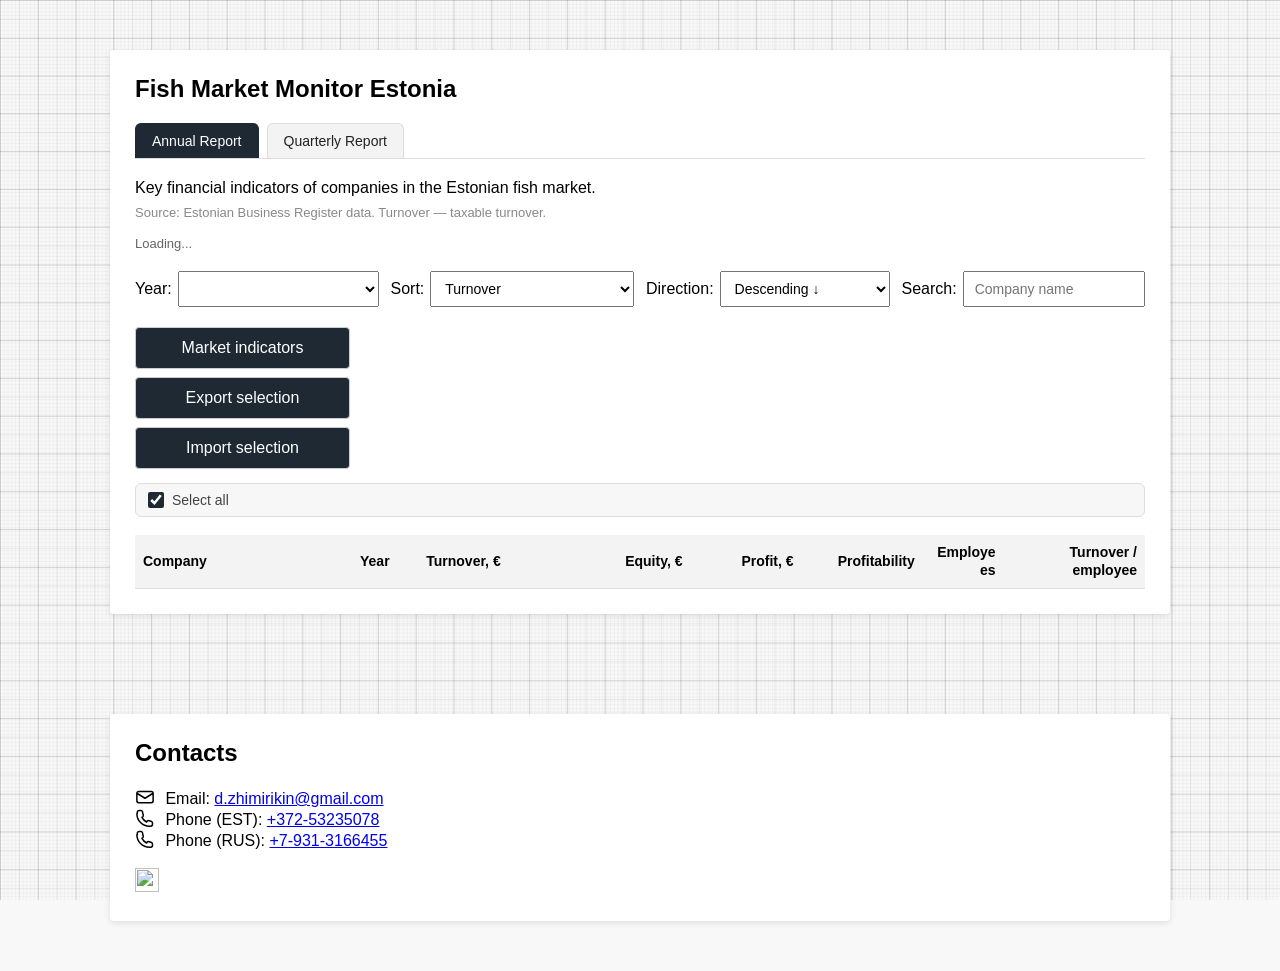
==== index.html @ eaf61ed0 "Add files via upload" ====
<!doctype html>
<html lang="en">
<head>
  <meta charset="utf-8">
  <meta name="viewport" content="width=device-width, initial-scale=1">
  <meta name="description" content="Independent financial monitor of the Estonian fish market.">
  <title>Fish Market Monitor Estonia</title>
  <link rel="stylesheet" href="style.css">
</head>
<body>
<!-- MARKET MONITOR -->
  <section
    id="market-monitor"
    data-status-companies="Companies"
    data-status-with-data="With data"
    data-status-period="Period"
    data-status-latest="Latest available"
    data-quarter-prefix="Q"
    data-load-error="Failed to load Market Monitor data."
    data-check-file="Please check the file"
    data-local-http="and make sure the page is running through a local HTTP server."
    data-quarterly-load-error="Failed to load quarterly data."
    data-quarterly-check-file="Please check the file companies_quarterly.json and make sure the page is running through a local HTTP server."

    data-summary-title="Market indicators"
    data-summary-indicator="Indicator"
    data-summary-market="Market"
    data-summary-companies="companies"
    data-summary-close="Close"

    data-summary-turnover="Turnover, €"
    data-summary-equity="Equity, €"
    data-summary-profit="Profit, €"
    data-summary-profitability="Profitability"
    data-summary-employees="Employees"
    data-summary-turnover-per-employee="Turnover / employee, €"
    data-summary-profit-per-employee="Profit / employee, €"

    data-summary-projected-turnover="Projected turnover, €"
    data-summary-state-taxes="State taxes, €"
    data-summary-labour-taxes="Labour taxes, €"
    data-summary-projected-productivity="Projected labour productivity, €"
    data-summary-productivity="Labour productivity, €"
    data-summary-average-wage="Average gross wage, €"

    data-summary-select-all="Select all"
    data-summary-deselect-all="Deselect all"

    data-csv-year="Year"
    data-csv-period="Period"
    data-csv-profitability="Profitability, %"
  >
  <div class="card">

    <h2>Fish Market Monitor Estonia</h2>

    <div class="market-monitor-tabs" role="tablist" aria-label="Report type">
      <button
        id="marketMonitorAnnualTab"
        class="market-monitor-tab active"
        type="button"
        role="tab"
        aria-selected="true"
        aria-controls="marketMonitorAnnual">
        Annual Report
      </button>

      <button
        id="marketMonitorQuarterlyTab"
        class="market-monitor-tab"
        type="button"
        role="tab"
        aria-selected="false"
        aria-controls="marketMonitorQuarterly">
        Quarterly Report
      </button>
    </div>

<!-- ANNUAL REPORT -->
    <div
      id="marketMonitorAnnual"
      class="market-monitor-report"
      role="tabpanel"
      aria-labelledby="marketMonitorAnnualTab">

      <p class="market-monitor-description">
        Key financial indicators of companies in the Estonian fish market.
      </p>

      <p class="quarterly-note">
        Source: Estonian Business Register data. Turnover — taxable turnover.
      </p>

      <div
        id="marketMonitorAnnualUpdated"
        class="market-monitor-updated"
        data-prefix="Updated">
      </div>

      <div id="status">
        Loading...
      </div>

      <div class="controls">

        <label>
          Year:
          <select id="year"></select>
        </label>

        <label>
          Sort:
          <select id="sort">
            <option value="turnover">Turnover</option>
            <option value="equity">Equity</option>
            <option value="profit">Profit</option>
            <option value="margin">Profitability</option>
            <option value="employees">Employees</option>
            <option value="turnoverPerEmployee">Turnover / employee</option>
            <option value="name">Name A–Z</option>
          </select>
        </label>

        <label>
          Direction:
          <select id="sortDirection">
            <option value="desc">Descending ↓</option>
            <option value="asc">Ascending ↑</option>
          </select>
        </label>

        <label>
          Search:
          <input
            id="search"
            type="search"
            placeholder="Company name"
          >
        </label>

      </div>

      <div class="market-summary-action">
        <button
          id="marketAnnualSummaryButton"
          class="cv-link"
          type="button">
          Market indicators
        </button>
      </div>

      <div class="market-selection-file-actions">
        <button
          id="marketAnnualExportSelection"
          class="cv-link market-selection-file-button"
          type="button">
          Export selection
        </button>

        <button
          id="marketAnnualImportSelection"
          class="cv-link market-selection-file-button"
          type="button">
          Import selection
        </button>

        <input
          id="marketAnnualImportSelectionFile"
          type="file"
          accept=".json,application/json"
          hidden>
      </div>

      <div id="marketAnnualSelection" class="market-selection-action">
        <div class="market-selection-topline">
          <label class="market-selection-label">
            <input id="marketAnnualSelectAll" type="checkbox" checked>
            <span id="marketAnnualSelectAllLabel">Select all</span>
          </label>
          <div class="market-selection-presets" role="group" aria-label="Company preset">
            <!--
            <button type="button" class="market-selection-preset" data-selection-preset="Al" aria-pressed="false">Al</button>
            <button type="button" class="market-selection-preset" data-selection-preset="Fe" aria-pressed="false">Fe</button>
            -->
          </div>
        </div>
      </div>

      <div class="table-wrap">

        <table>

          <thead>
            <tr>
              <th>Company</th>
              <th>Year</th>
              <th>Turnover, €</th>
              <th>Equity, €</th>
              <th>Profit, €</th>
              <th>Profitability</th>
              <th>Employees</th>
              <th>Turnover / employee</th>
            </tr>
          </thead>

          <tbody id="companiesBody"></tbody>

        </table>

      </div>
    </div>

    <!-- QUARTERLY REPORT -->
    <div
      id="marketMonitorQuarterly"
      class="market-monitor-report quarterly-report"
      role="tabpanel"
      aria-labelledby="marketMonitorQuarterlyTab"
      hidden>

      <p class="market-monitor-description">
        Quarterly indicators of companies in the Estonian fish market.
      </p>

      <p class="quarterly-note">
        Source: Estonian Tax and Customs Board (EMTA) and public Inforegister data.
        Turnover — taxable turnover.
      </p>


      <div
        id="marketMonitorQuarterlyUpdated"
        class="market-monitor-updated"
        data-prefix="Updated">
      </div>

      <div id="quarterlyStatus" class="market-monitor-quarterly-status">
        Loading...
      </div>

      <div class="quarterly-controls">

        <label>
          Year:
          <select id="quarterlyYear"></select>
        </label>

        <label>
          Quarter:
          <select id="quarterlyQuarter"></select>
        </label>

        <label>
          Sort:
          <select id="quarterlySort">
            <option value="taxableTurnover">Turnover</option>
            <option value="projectedTurnover">Projected turnover</option>
            <option value="stateTaxes">State taxes</option>
            <option value="labourTaxes">Labour taxes</option>
            <option value="employees">Employees</option>
            <option value="taxableTurnoverPerEmployee">Turnover / employee</option>
            <option value="projectedLabourProductivity">Projected labour productivity</option>
            <option value="labourProductivity">Labour productivity</option>
            <option value="profitPerEmployee">Profit / employee</option>
            <option value="averageGrossWage">Average gross wage</option>
            <option value="name">Name A–Z</option>
          </select>
        </label>

        <label>
          Direction:
          <select id="quarterlyDirection">
            <option value="desc">Descending ↓</option>
            <option value="asc">Ascending ↑</option>
          </select>
        </label>

        <label>
          Search:
          <input
            id="quarterlySearch"
            type="search"
            placeholder="Company name"
          >
        </label>

      </div>

      <div class="market-summary-action">
        <button
          id="marketQuarterlySummaryButton"
          class="cv-link"
          type="button">
          Market indicators
        </button>
      </div>

      <div class="market-selection-file-actions">
        <button
          id="marketQuarterlyExportSelection"
          class="cv-link market-selection-file-button"
          type="button">
          Export selection
        </button>

        <button
          id="marketQuarterlyImportSelection"
          class="cv-link market-selection-file-button"
          type="button">
          Import selection
        </button>

        <input
          id="marketQuarterlyImportSelectionFile"
          type="file"
          accept=".json,application/json"
          hidden>
      </div>

      <div id="marketQuarterlySelection" class="market-selection-action">
        <div class="market-selection-topline">
          <label class="market-selection-label">
            <input id="marketQuarterlySelectAll" type="checkbox" checked>
            <span id="marketQuarterlySelectAllLabel">Select all</span>
          </label>
          <div class="market-selection-presets" role="group" aria-label="Company preset">
            <!--
            <button type="button" class="market-selection-preset" data-selection-preset="Al" aria-pressed="false">Al</button>
            <button type="button" class="market-selection-preset" data-selection-preset="Fe" aria-pressed="false">Fe</button>
            -->
          </div>
        </div>
      </div>


      <div class="quarterly-table-wrap">

        <table class="quarterly-table">

          <thead>
            <tr>
              <th>Company</th>
              <th>Period</th>
              <th>Turnover, €</th>
              <th>Projected turnover, €</th>
              <th>State taxes, €</th>
              <th>Labour taxes, €</th>
              <th>Employees</th>
              <th>Turnover / employee, €</th>
              <th>Projected labour productivity, €</th>
              <th>Labour productivity, €</th>
              <th>Profit / employee, €</th>
              <th>Average gross wage, €</th>
            </tr>
          </thead>

          <tbody id="quarterlyBody"></tbody>

        </table>

      </div>
    </div>

  </div>
</section>

<!-- CONTACTS -->
<section id="contacts">
  <div class="card">
    <h2>Contacts</h2>

    <p>
      <!-- envelope -->
      <svg xmlns="http://www.w3.org/2000/svg" width="20" height="20" fill="none"
           viewBox="0 0 24 24" stroke="currentColor"
           style="vertical-align:-3px;margin-right:6px;">
        <path stroke-linecap="round" stroke-linejoin="round" stroke-width="1.8"
              d="M21.75 7.5v9a2.25 2.25 0 01-2.25 2.25h-15A2.25 2.25 0 012.25 16.5v-9m19.5 0L12 13.5 2.25 7.5m19.5 0A2.25 2.25 0 0019.5 5.25h-15A2.25 2.25 0 002.25 7.5"/>
      </svg>
      Email:
      <a href="mailto:d.zhimirikin@gmail.com">d.zhimirikin@gmail.com</a>
    </p>

    <p>
      <!-- phone -->
      <svg xmlns="http://www.w3.org/2000/svg" width="20" height="20" fill="none"
           viewBox="0 0 24 24" stroke="currentColor"
           style="vertical-align:-3px;margin-right:6px;">
        <path stroke-linecap="round" stroke-linejoin="round" stroke-width="1.8"
              d="M2.25 6.75c0 8.284 6.716 15 15 15h1.5a2.25 2.25 0 002.25-2.25l.001-1.372a2.25 2.25 0 00-1.636-2.163l-2.605-.744a2.25 2.25 0 00-2.318.761l-.574.766a12.042 12.042 0 01-5.516-5.516l.766-.574a2.25 2.25 0 00.761-2.318l-.744-2.605A2.25 2.25 0 006.372 3H5A2.25 2.25 0 002.75 5.25v1.5z"/>
      </svg>
      Phone (EST):
      <a href="tel:+37253235078">+372-53235078</a>
    </p>

    <p>
      <!-- phone -->
      <svg xmlns="http://www.w3.org/2000/svg" width="20" height="20" fill="none"
           viewBox="0 0 24 24" stroke="currentColor"
           style="vertical-align:-3px;margin-right:6px;">
        <path stroke-linecap="round" stroke-linejoin="round" stroke-width="1.8"
              d="M2.25 6.75c0 8.284 6.716 15 15 15h1.5a2.25 2.25 0 002.25-2.25l.001-1.372a2.25 2.25 0 00-1.636-2.163l-2.605-.744a2.25 2.25 0 00-2.318.761l-.574.766a12.042 12.042 0 01-5.516-5.516l.766-.574a2.25 2.25 0 00.761-2.318l-.744-2.605A2.25 2.25 0 006.372 3H5A2.25 2.25 0 002.75 5.25v1.5z"/>
      </svg>
      Phone (RUS):
      <a href="tel:+79313166455">+7-931-3166455</a>
    </p>

    <!-- увеличенный отступ перед LinkedIn -->
    <p style="margin-top:18px;">
      <a href="https://www.linkedin.com/in/dzhimirikin/" target="_blank" rel="noopener noreferrer">
        <img src="https://cdn.jsdelivr.net/npm/simple-icons@v9/icons/linkedin.svg"
             width="24" height="24" alt="">
      </a>
    </p>

  </div>
</section>
<script src="js/market-monitor.js" defer></script>
<script src="js/market-monitor-quarterly.js" defer></script>
<script src="js/market-monitor-tabs.js" defer></script>
</body>
</html>
---- style.css ----
/* ============================================================
   ROOT VARIABLES
============================================================ */
:root {
  --header-h: 66px; /* высота header */
  --menu-w: 230px;  /* ширина мобильного меню */
  --icon-size: 20px; /* размер иконок */
  --icon-gap: 8px;   /* отступ между иконкой и текстом */
}


/* ============================================================
   RADIO BUTTONS — GRAPHITE ACCENT
============================================================ */
input[type="radio"] {
  accent-color: #1f2933;
}

/* ============================================================
   GLOBAL RESET
============================================================ */
* {
  box-sizing: border-box;
  margin: 0;
  padding: 0;
  font-family: Arial, Helvetica, sans-serif;
}


/* ============================================================
   BODY BACKGROUND (GRID — softer version)
============================================================ */
body {
  background-color: #f8f8f8;

  background-image:
    /* 1 мм — тонкие */
    linear-gradient(to right, rgba(0,0,0,0.03) 1px, transparent 1px),
    linear-gradient(to bottom, rgba(0,0,0,0.03) 1px, transparent 1px),

    /* 5 мм — средние */
    linear-gradient(to right, rgba(0,0,0,0.06) 1px, transparent 1px),
    linear-gradient(to bottom, rgba(0,0,0,0.06) 1px, transparent 1px),

    /* 10 мм — основные */
    linear-gradient(to right, rgba(0,0,0,0.09) 1px, transparent 1px),
    linear-gradient(to bottom, rgba(0,0,0,0.09) 1px, transparent 1px);

  background-size:
    3.78px 3.78px, 3.78px 3.78px,
    18.9px 18.9px, 18.9px 18.9px,
    37.8px 37.8px, 37.8px 37.8px;

  background-attachment: fixed;
}


/* ============================================================
   UNIFIED BUTTON STYLE — 42px
============================================================ */
.cv-link,
.access-btn,
.password-entry button[type="submit"],
.carousel-controls button {
  display: flex;               /* flex для вертикального центрирования текста */
  align-items: center;         /* центр по вертикали */
  justify-content: center;     /* центр по горизонтали */
  height: 42px;                /* фиксированная высота */
  padding: 0 20px;             /* только горизонтальный padding */
  font-size: 16px;             /* размер текста */
  border-radius: 6px;          /* общий радиус */
  background: #1f2933;         /* основной фон */
  color: #fff;
  border: none;
  cursor: pointer;
  text-align: center;
  transition: background 0.25s ease;
}

.cv-link:hover,
.access-btn:hover,
.password-entry button[type="submit"]:hover,
.carousel-controls button:hover {
  background: #11171a;         /* hover фон */
}

/* ---------------- Show All / Show Filtered — disabled ----------------- */

button#showAllProjectsBtn:disabled {
    background: #cccccc;   /* светло-серый фон */
    color: #fff;           /* белый текст */
    cursor: default;       /* не кликабельная */
    opacity: 1;            /* полностью видимая */
    border: none;
}

/* Hover на disabled не меняет фон */
button#showAllProjectsBtn:disabled:hover {
    background: #cccccc;
}


/* ============================================================
   HEADER (FIXED)
============================================================ */
header {
  background: #1f2933;
  color: #fff;
  position: fixed;
  top: 0;
  left: 0;
  width: 100%;
  height: var(--header-h);
  z-index: 1000;
}

.header-inner {
  max-width: 1200px;
  margin: auto;
  padding: 15px 20px;
  height: 100%;
  display: flex;
  align-items: center;
  justify-content: space-between;
  position: relative;
}


/* ---------------- LOGO ---------------- */
.logo {
  font-weight: bold;
  font-size: 18px;
  cursor: pointer;
}

.logo:hover {
  text-decoration: underline;
}


/* ---------------- DESKTOP MENU ---------------- */
nav ul {
  list-style: none;
  display: flex;
  gap: 25px;
}

nav a {
  color: #fff;
  text-decoration: none;
  font-size: 14px;
  display: flex;
  align-items: center;
}

nav a:hover {
  text-decoration: underline;
}


/* ---------------- HEROICONS ---------------- */
.icon {
  width: var(--icon-size);
  height: var(--icon-size);
  margin-right: var(--icon-gap);
  vertical-align: middle;
  stroke: #fff;
  flex-shrink: 0;
  display: none;
}


/* ---------------- BURGER ICON ---------------- */
.burger {
  display: none;
  flex-direction: column;
  gap: 5px;
  cursor: pointer;
  z-index: 1100;
}

.burger div {
  width: 25px;
  height: 3px;
  background: #fff;
  transition: 0.3s;
}

.burger.active div:nth-child(1) {
  transform: translateY(8px) rotate(45deg);
}

.burger.active div:nth-child(2) {
  opacity: 0;
}

.burger.active div:nth-child(3) {
  transform: translateY(-8px) rotate(-45deg);
}


/* ============================================================
   MOBILE MENU
============================================================ */
@media (max-width: 768px) {

  #menu {
    position: fixed;
    top: var(--header-h);
    right: calc(-1 * var(--menu-w));
    width: var(--menu-w);
    padding: 16px;
    background: #1f2933;

    display: flex;
    flex-direction: column;
    gap: 14px;

    opacity: 0;
    pointer-events: none;
    transition: right 0.45s ease, opacity 0.45s ease;

    box-shadow: -3px 6px 14px rgba(0,0,0,0.28);
    z-index: 1050;
  }

  #menu.active {
    right: 0;
    opacity: 1;
    pointer-events: auto;
  }

  .burger {
    display: flex;
  }

  .icon {
    display: inline-block;
  }

  nav ul:not(#menu) {
    display: none;
  }
}


/* ============================================================
   HERO SECTION WITH PHOTO LEFT & TEXT RIGHT
============================================================ */

/* --- Переменные для десктопа --- */
:root {
  --hero-height: 300px;            /* высота блока HERO */
  --hero-photo-gap-top: 70px;      /* верхний отступ фото */
  --hero-photo-gap-bottom: 20px;   /* нижний отступ фото */
}

.hero {
  position: relative;
  overflow: hidden;
  min-height: var(--hero-height);
}

.hero::before {
  content: "";
  position: absolute;
  inset: 0;
  width: 100%;
  height: 100%;
  background: url("hero.jpg") center center no-repeat;
  background-size: cover;
  transform: scale(1);
  animation: heroZoom 8s ease-in-out infinite alternate;
  will-change: transform;
  z-index: -1;
}

.hero-overlay{
  position:absolute;
  inset:0;
  background:rgba(0,0,0,0.35);

  display:flex;
  justify-content:center;
}

.hero-inner {
  max-width: 1100px;
  margin: auto;

  padding-top: 50px;
  padding-bottom: 50px;
  padding-left: 20px;
  padding-right: 20px;

  display: flex;
  gap: 40px;
  color: #fff;
  align-items: flex-start;
}

/* Фото */
.hero-photo {
  flex:0 0 200px;
  width:200px;
  height:200px;
  object-fit:cover;
  border:2px solid rgba(255,255,255,0.6);
  border-radius:4px;
  background:#ccc;
  margin-top:var(--hero-photo-gap-top);
  margin-bottom:var(--hero-photo-gap-bottom);
}

/* Текст справа от фото */
.hero-text {
  margin-top: var(--hero-photo-gap-top); /* выравнивание по верхнему краю фото */
  flex: 1; /* занимает всё свободное место до правой границы */
}

.hero h1 {
  font-size: 28px;
  margin-bottom: 10px;
  white-space: nowrap;
  letter-spacing: -0.5px;
}

.hero p {
  max-width: none;
}

/* ---------------- TEXT ALIGNMENT ---------------- */

.hero-text p {
  text-align: justify;
  hyphens: auto;
}

.card p {
  text-align: justify;
  hyphens: auto;
}



/* Анимация фона */
@keyframes heroZoom {
  from { transform: scale(1) translate(0,0); }
  to { transform: scale(1.22) translate(-4%,-4%); }
}

/* ---------------- HERO MOBILE ---------------- */
@media (max-width: 768px) {
  .hero {
    min-height: 100vh;
    margin-top: 0;
  }

  .hero-overlay {
    flex-direction: column;
    padding: 40px 20px;
  }

  .hero-inner {
    flex-direction: column;
    text-align: center;
    align-items: center;
  }

  .hero::before {
    animation: heroZoom 10s ease-in-out infinite alternate;
  }

  .hero-photo,
  .hero-text {
    margin-top: initial;
    margin-bottom: initial;
  }
}

/* ---------------- REDUCED MOTION ---------------- */
@media (prefers-reduced-motion: reduce) {
  .hero::before {
    animation: none;
    transform: scale(1.08);
  }
}


/* ============================================================
   GLOBAL CONTAINER
============================================================ */

.container{
  max-width:1100px;
  margin:auto;
  padding:0 20px;
}


/* ============================================================
   SECTIONS (GENERAL)
============================================================ */
section {
  max-width: 1100px;
  margin: auto;
  padding: 50px 20px;
}

section h2 {
  margin-bottom: 20px;
}

section h3 {
  margin: 20px 0 10px;
}

.card {
  background: #fff;
  padding: 25px;
  border-radius: 4px;
  box-shadow: 0 2px 6px rgba(0,0,0,0.1);
}


/* ============================================================
   ABOUT SECTION (TEXT READABILITY)
============================================================ */

#about p {
  line-height: 1.55;
}

#about p + p {
  margin-top: 0.65em;
}


/* ============================================================
   HERO LINK STYLE
============================================================ */

/* языковые отступы */
html[lang="en"] {
  --hero-cv-gap: 60px;
}

html[lang="et"] {
  --hero-cv-gap: 60px;
}

html[lang="ru"] {
  --hero-cv-gap: 60px;
}

.hero-cv {
  display: inline-block;
  margin-top: var(--hero-cv-gap, 43px); /* регулируемый зазор */

  font: inherit;
  font-weight: bold;
  font-size: 18px;
  color: #fff;
  text-decoration: none;
}

/* общий hover как у логотипа */
.logo:hover,
.hero-cv:hover {
  text-decoration: underline;
}


/* ============================================================
   COMPANY WEBSITE BUTTON — только иконка и disabled
============================================================ */

/* disabled — как все .cv-link */
#companySiteBtn:disabled,
#companySiteBtn.disabled {
  background: #999;
  cursor: not-allowed;
  opacity: 0.5;
  pointer-events: none;
}

/* иконка глобуса слева от текста */
#companySiteBtn svg.icon-heroicon {
  width: 16px;
  height: 16px;
  margin-right: 6px;
  vertical-align: middle;
  stroke: currentColor;
}


/* ============================================================
   FILTER ROW (COMPANY + WEBSITE BUTTON)
============================================================ */

.company-row {
  display: flex;
  align-items: center;
  gap: 6px;
}

.company-row .combo-row {
  display: flex;
  align-items: center;
  gap: 6px;
}

/* обе кнопки сайтов */
.company-row .cv-link {
  flex-shrink: 0;
  margin-left: 6px;
}


/* ============================================================
   DESKTOP FILTER ALIGNMENT
============================================================ */

@media (min-width: 769px) {

  .company-row .cv-link {
    flex: 0 0 200px;
    justify-content: center;
  }

}


/* ============================================================
   MOBILE ADAPTATION (FILTERS)
============================================================ */
@media (max-width: 768px) {

  /* фильтр года растягиваем по ширине контейнера */
  .filter-item:first-child .combo-row {
    width: 100%;
  }

  .company-row {
    flex-direction: column;
    align-items: stretch;
    gap: 6px;
  }

  .company-row .combo-row {
    width: 100%;
  }

  .company-row #companySiteBtn,
  .company-row #profileSiteBtn {
    width: 100%;
    text-align: center;
    margin-left: 0;
    margin-top: 6px;
  }

}


/* ============================================================
   FILTER ALIGNMENT
============================================================ */
.filter-item .combo-row,
.company-row {
  justify-content: flex-start;
}


/* ============================================================
   COMPANY WEBSITE DROPDOWN
============================================================ */

.company-dropdown {
  position: relative;
  flex-shrink: 0;
}

.company-arrow {
  margin-left: 8px;
  font-size: 10px;
  transition: transform 0.22s ease;
}

.company-dropdown.open .company-arrow {
  transform: rotate(180deg);
}

.company-menu {
  position: absolute;

  top: calc(100% + 8px);
  left: 0;

  min-width: 240px;

  background: rgba(31,41,51,0.96);

  backdrop-filter: blur(10px);

  border-radius: 10px;

  overflow: hidden;

  opacity: 0;
  visibility: hidden;

  transform: translateY(-6px);

  transition:
    opacity 0.22s ease,
    transform 0.22s ease,
    visibility 0.22s ease;

  z-index: 5000;

  box-shadow:
    0 12px 30px rgba(0,0,0,0.22);
}

.company-dropdown.open .company-menu {
  opacity: 1;
  visibility: visible;
  transform: translateY(0);
}

.company-menu-item {
  display: block;

  width: 100%;

  padding: 14px 18px;

  border: 0;

  background: transparent;

  color: white;

  text-align: left;

  text-decoration: none;

  cursor: pointer;

  border-bottom:
    1px solid rgba(255,255,255,0.08);

  transition:
    background 0.18s ease;
}

.company-menu-item:last-child {
  border-bottom: none;
}

.company-menu-item:hover {
  background: rgba(255,255,255,0.08);
}



/* ============================================================
   SKILLS CATEGORY HEADERS
============================================================ */

#skills h3{
  display:flex;
  align-items:center;
  justify-content:center;
  gap:14px;

  margin:40px 0 20px;

  font-size:18px;
  font-weight:600;
  letter-spacing:.05em;
  text-transform:uppercase;
}

#skills h3::before,
#skills h3::after{
  content:"";
  flex:1;
  max-width:120px;   /* ограничивает длину линии */
  height:1px;
  background:#dcdcdc;
}


/* ============================================================
   SKILLS SECTION
============================================================ */

/* строка навыка */
.skill{
  display:flex;
  align-items:center;
  gap:15px;
  margin-bottom:14px;
}


/* название программы */
.skill-name{
  flex:0 0 200px;
}


/* контейнер бара */
.skill-bar{
  flex:1 1 auto;
  height:12px;
  background:#e5e5e5;
  border-radius:6px;
  overflow:hidden;
}


/* заполнение бара */
.skill-progress{
  height:100%;
  width:0;
  background:#2c3640;
  border-radius:6px;
  transition:width 1.2s ease;
}


/* процент */
.skill-percent{
  flex:0 0 40px;
  text-align:right;
}

/* ============================================================
      SKILLS MOBILE
============================================================ */

@media (max-width:768px){

  .skill{
    display:grid;
    grid-template-columns:1fr auto;
    grid-template-rows:auto auto;
    gap:6px 10px;
  }

  .skill-name{
    grid-column:1;
    grid-row:1;
  }

  .skill-percent{
    grid-column:2;
    grid-row:1;
    text-align:right;
  }

  .skill-bar{
    grid-column:1 / span 2;
    grid-row:2;
    width:100%;
    height:10px;
  }

}


/* ============================================================
   PUBLICATIONS
============================================================ */
.publications-list {
  list-style: none;
  padding: 0;
  margin: 0;
}

.publications-list li {
  margin-bottom: 12px;
}

.publications-list li:last-child {
  margin-bottom: 0;
}

.publications-list a {
  display: inline-block;
  box-sizing: border-box;
  width: 215px;
  max-width: 100%;
  padding: 10px 15px;
  background: #1f2933;
  color: #fff;
  text-decoration: none;
  border-radius: 4px;
  font-size: 16px;
  text-align: center;
  transition: background 0.3s;
}

.publications-list a:hover {
  background: #11171a;
}

/* ---------------- PUBLICATIONS MOBILE ---------------- */
@media (max-width: 480px) {
  .publications-list a {
    display: block;
    width: 100%;
    text-align: center;
    margin-bottom: 10px;
  }

  .publications-list a:last-child {
    margin-bottom: 0;
  }
}


/* ============================================================
   FOOTER
============================================================ */
footer {
  background: #1f2933;
  color: #fff;
  text-align: center;
  padding: 25px;
  font-size: 14px;

  position: fixed;
  bottom: 0;
  left: 0;
  width: 100%;
  z-index: 900;
  margin-top: 0;
}

/* ---------------- FOOTER MOBILE ---------------- */
@media (max-width: 768px) {

  footer {
    position: static;
    width: 100%;
    margin-top: 40px;
  }
}


/* ============================================================
   LANGUAGE MENU
============================================================ */
.lang {
  font-size: 13px;
  color: #ccc;
}

.lang a {
  text-decoration: none;
  color: #ccc;
}

.lang a:hover {
  color: #fff;
}

.lang strong {
  color: #fff;
  font-weight: normal;
}


/* ============================================================
   PROJECTS — SHOW CARDS
============================================================ */

.project-cards-toggle {
  margin: 4px 0 18px;
  padding: 8px 12px;

  border: 1px solid #ddd;
  border-radius: 6px;

  background: #f7f7f7;
}

.project-cards-toggle label {
  display: flex;
  align-items: center;
  gap: 8px;

  width: fit-content;

  font-size: 14px;
  color: #444;
  cursor: pointer;
  user-select: none;
  font-weight: 500;
}

.project-cards-toggle input {
  width: 16px;
  height: 16px;
  margin: 0;

  accent-color: #1f2933;
  cursor: pointer;
}

/* ============================================================
   PROJECT FILTER COMBO — UNIFIED & RESPONSIVE
============================================================ */

/* ================== Контейнеры фильтров ================== */
.project-filter,
.filter-item {
  display: flex;
  flex-direction: column;
  gap: 12pt;
  margin-bottom: 0;
}

.filter-item {
  gap: 6px;
}

/* ================== Комбо + кнопка сброса ================== */
.combo-row {
  display: flex;
  align-items: center;
  gap: 6px;
}

.company-row {
  display: flex;
  align-items: center;
  gap: 6px;
}

/* Селекты внутри фильтров — светлый стиль Market Monitor */
.project-filter select.combo,
.company-row select.combo {
  flex: 0 0 auto;
  width: 220px;
  min-width: 140px;
  height: 42px;
  padding: 10px 20px;
  font-size: 16px;
  border-radius: 6px;
  border: 1px solid #c9cdd1;
  background-color: #fff;
  color: #1f2933;
  cursor: pointer;
  box-sizing: border-box;
  box-shadow: none;
  text-shadow: none;
  transition: border-color 0.18s ease;
}

.project-filter select.combo:hover,
.company-row select.combo:hover {
  background-color: #fff;
  border-color: #8b9299;
}

.project-filter select.combo:focus,
.company-row select.combo:focus {
  background-color: #fff;
  color: #1f2933;
  border-color: #1f2933;
  outline: none;
  box-shadow: none;
}

/* ================== Кнопка сброса ================== */
.combo-reset {
  width: 42px;
  height: 42px;
  flex: 0 0 auto;
  display: flex;
  justify-content: center;
  align-items: center;
  padding: 0;
  border-radius: 6px;
  background: #fff;
  color: #5f6670;
  border: 1px solid #c9cdd1;
  box-shadow: none;
  text-shadow: none;
  cursor: pointer;
  transition: border-color 0.18s ease, color 0.18s ease;
}

.combo-reset:hover {
  background: #fff;
  color: #1f2933;
  border-color: #8b9299;
}

.combo-reset:focus,
.combo-reset:active,
.combo-reset:focus-visible {
  background: #fff;
  color: #1f2933;
  border-color: #1f2933;
  outline: none;
  box-shadow: none;
}

.combo-reset svg {
  width: 16px;
  height: 16px;
  stroke: currentColor;
}

/* ================== Кнопка Company website / CV ================== */
.cv-link {
  height: 42px;
  padding: 0 12px;
  display: flex;
  align-items: center;
  gap: 6px;
  border-radius: 6px;
  border: 1px solid #ccc;
  background: #1f2933;
  color: #fff;
  cursor: pointer;
  transition: background 0.25s ease;
}

.cv-link:disabled,
.cv-link.disabled {
  opacity: 0.5;
  cursor: not-allowed;
  pointer-events: none;
  background: #999;
}

.cv-link:hover:not(:disabled):not(.disabled) {
  background: #11171a;
}

/* ================== Мобильные экраны (телефоны) ================== */
@media(max-width: 768px) {

  .project-filter {
    gap: 10pt;
  }

  /* строка select + reset */
  .combo-row{
    width:100%;
  }

  /* селект растягивается */
  .project-filter select.combo,
  .company-row select.combo {
    flex:1;
    width:100%;
    min-width:0;
    max-width:none;
    font-size:14px;
  }

  /* reset кнопка фиксированная */
  .combo-reset{
    flex:0 0 42px;
  }

  /* company filter */
  .company-row {
    flex-direction: column;
    align-items: stretch;
    gap: 6px;
  }

  .company-row .combo-row {
    width: 100%;
  }

  /* кнопки сайтов */
  #profileSiteBtn,
  #companySiteBtn {
    width:100%;
    text-align:center;
    margin-top:6px;
  }

}

/* ================== Планшеты ================== */
@media(min-width: 769px) and (max-width: 1024px) {
  .project-filter select.combo,
  .company-row select.combo {
    flex: 1;
    min-width: 140px;
    max-width: none;
    font-size: 15px;
  }
}

/* ================== Десктоп ================== */
@media(min-width: 1025px) {
  .project-filter select.combo,
  .company-row select.combo {
    max-width: 400px;
    font-size: 16px;
  }
}


/* ============================================================
   GALLERY (HORIZONTAL SCROLL)
============================================================ */
.gallery-wrapper {
  overflow-x: auto;
  padding-bottom: 10px;
  -webkit-overflow-scrolling: touch;
}

.gallery {
  display: flex;
  flex-wrap: nowrap;
  gap: 10px;
}

.gallery a {
  flex: 0 0 auto;
  display: block;
}

.gallery img {
  display: block;
  height: 180px;
  width: auto;
  object-fit: cover;
  border-radius: 6px;
  cursor: pointer;
  transition: transform 0.3s;
}

.gallery img:hover {
  transform: scale(1.05);
}


/* ---------------- GALLERY SCROLLBAR ---------------- */
.gallery-wrapper::-webkit-scrollbar {
  height: 8px;
}

.gallery-wrapper::-webkit-scrollbar-thumb {
  background-color: #aaa;
  border-radius: 4px;
}


/* ---------------- GALLERY MOBILE ---------------- */
@media (max-width:768px) {
  .gallery img {
    height: 140px;
  }
}

@media (max-width:480px) {
  .gallery img {
    height: 120px;
  }
}



/* ============================================================
   CV BUTTON
============================================================ */
#cv .cv-link {
  display: inline-block;
  width: 215px;
  box-sizing: border-box;
  padding: 10px 20px;
  background: #1f2933;
  color: #fff;
  text-decoration: none;
  border-radius: 4px;
  font-size: 16px;
  transition: background 0.3s;
  text-align: center;
  margin-top: 12px;
}

#cv .cv-link:hover {
  background: #11171a;
}

#cv .cv-link.disabled,
#cv .cv-link:disabled {
  background: #999;
  cursor: not-allowed;
  opacity: 0.5;
  pointer-events: none;
}

#cv .cv-link.history::after {
  content: " ↗";
  font-size: 14px;
  margin-left: 6px;
  opacity: 0.85;
}

/* ---------------- CV MOBILE ---------------- */
@media (max-width: 480px) {
  #cv .cv-link {
    display: block;
    width: 100%;
    text-align: center;
    margin-top: 10px;
  }
}



/* ============================================================
   DRAWINGS SECTION
============================================================ */
#drawings .card {
  padding: 25px 25px 5px 25px;
  background: #fff;
  border-radius: 6px;
  box-shadow: 0 2px 8px rgba(0,0,0,0.12);
}

/* ---------------- DRAWINGS LINKS ---------------- */
.drawing-links {
  margin-top: 10px;
  display: flex;
  flex-wrap: wrap;
  gap: 10px;
}

.drawing-links .cv-link {
  flex: 1;
  text-align: center;
  min-width: 150px;
  display: inline-block;
  padding: 10px 20px;
  background: #1f2933;
  color: #fff;
  text-decoration: none;
  border-radius: 6px;
  transition: background 0.25s;
  font-size: 16px;
}

/* ---------------- REQUEST ACCESS BUTTON ---------------- */
#drawings .access-btn {
  display: block;
  width: 215px;
  max-width: 100%;
  box-sizing: border-box;
  flex: none;
  text-align: center;
  padding: 10px 20px;
  background: #1f2933;
  color: #fff;
  text-decoration: none;
  border: none;
  border-radius: 6px;
  transition: background 0.25s;
  font-size: 16px;
  margin-bottom: 4px;
}

.drawing-links .cv-link:hover,
#drawings .access-btn:hover {
  background: #11171a;
}

/* Отступ после текста перед кнопкой Request Access */
#drawings p + .access-btn {
  margin-top: 12px;
}

/* ---------------- DRAWINGS MOBILE ---------------- */
@media (max-width: 768px) {
  .drawing-links {
    flex-direction: column;
  }

  .drawing-links .cv-link {
    width: 100%;
    box-sizing: border-box;
  }

  #drawings .card {
    padding-bottom: 5px;
  }
}

/* Request Access растягивается только на узких экранах */
@media (max-width: 480px) {
  #drawings .access-btn {
    width: 100%;
  }
}

/* ---------------- ADJUST BUTTON MARGINS ---------------- */
#drawings .password-entry {
  margin-top: 0;
}


/* ============================================================
   PASSWORD ENTRY
============================================================ */
.password-entry {
  margin-top: 10px;
  display: none; /* скрыто по умолчанию */
  gap: 10px;
  flex-direction: column; /* вертикально по умолчанию */
}

/* ---------------- INPUT WRAPPER ---------------- */
.input-wrapper {
  display: flex;
  align-items: stretch; /* выравнивание по высоте */
  width: 100%;
}

.password-entry input {
  flex: 1;
  padding: 10px 12px;
  border-radius: 6px 0 0 6px; /* скругление слева */
  border: 1px solid #ccc;
  font-size: 14px;
  border-right: none; /* объединяем с кнопкой глаза */
}

.password-entry button#togglePassword {
  padding: 0 12px;
  border: 1px solid #ccc;
  border-left: none; /* объединяем с полем */
  background: #1f2933;
  color: #fff;
  border-radius: 0 6px 6px 0; /* скругление справа */
  cursor: pointer;
  display: flex;
  align-items: center;
  justify-content: center;
  transition: background 0.25s;
}

.password-entry button#togglePassword:hover {
  background: #11171a;
}

.password-entry button#passwordSubmitBtn {
  padding: 10px 16px;
  border: none;
  background: #1f2933;
  color: #fff;
  border-radius: 6px;
  cursor: pointer;
  font-size: 14px;
  transition: background 0.25s;
}

/* ---------------- DESKTOP LAYOUT ---------------- */
@media (min-width: 769px) {
  .password-entry {
    flex-direction: row;
    align-items: center;
  }

  .password-entry button#passwordSubmitBtn {
    margin-left: 10px;
  }
}

/* ---------------- MOBILE LAYOUT ---------------- */
@media (max-width: 768px) {
  .password-entry {
    flex-direction: column;
    align-items: stretch;
  }

  .password-entry button#passwordSubmitBtn {
    width: 100%;
    margin-left: 0;
  }
}

/* ============================================================
   PASSWORD MESSAGE
============================================================ */
.password-msg {
  margin-top: 6px;
  min-height: 18px;
  font-size: 14px;
}

/* ============================================================
   MODAL
============================================================ */
.modal {
  display: none; /* скрыта по умолчанию */
  position: fixed;
  inset: 0;
  z-index: 9999;
  justify-content: center;
  align-items: center;
}

/* затемнение фона */
.modal::before {
  content: '';
  position: absolute;
  inset: 0;
  background: rgba(0,0,0,0.75); /* почти непрозрачный черный */
  z-index: 1;
}

/* модальное окно поверх затемнения */
.modal-content {
  position: relative;
  z-index: 2; /* поверх затемнения */
  background: #fff;
  padding: 24px;
  border-radius: 8px;
  width: 360px;
  max-width: 90%;
  box-shadow: 0 8px 24px rgba(0,0,0,0.3);
}

.modal-content h2 {
  margin: 0 0 12px;
  font-size: 20px;
}

.modal-content input,
.modal-content textarea {
  width: 100%;
  padding: 8px 12px;
  margin-bottom: 10px;
  border-radius: 6px;
  border: 1px solid #ccc;
  font-size: 14px;
}

.modal-content textarea {
  resize: vertical;
  min-height: 70px;
}

.modal-content button[type="submit"] {
  width: 100%;
  padding: 10px 0;
  background: #1f2933;
  color: #fff;
  border: none;
  border-radius: 6px;
  cursor: pointer;
  font-size: 16px;
  transition: background 0.25s;
}

.modal-content button[type="submit"]:hover {
  background: #11171a;
}

.close {
  position: absolute;
  top: 8px;
  right: 12px;
  font-size: 24px;
  font-weight: bold;
  cursor: pointer;
  color: #333;
}

.success {
  margin-top: 12px;
  color: green;
  text-align: center;
  font-size: 14px;
}

/* ---------------- RESPONSIVE MODAL ---------------- */
@media (max-width: 480px) {
  .modal-content {
    padding: 16px;
  }

  .modal-content h2 {
    font-size: 18px;
  }

  .modal-content button[type="submit"] {
    font-size: 14px;
  }
}


/* ============================================================
   PROJECT SYSTEM LOGOS
============================================================ */

.project-systems{
  display:flex;
  align-items:center;
  justify-content:flex-start;
  gap:10px;

  min-height:36px;
  margin-bottom:8px;

  border-bottom:1px solid #e5e5e5;
  padding-bottom:6px;
}

.project-systems img{
  height:28px;
  width:auto;
  max-width:90px;
  object-fit:contain;

  opacity:0.9;
}

/* ======================================================
   PROJECT PARAGRAPH MARKERS
====================================================== */

/* выравнивание текста начиная с первого маркированного абзаца */

.project p.marker-start,
.project p.marker-start ~ p{
  padding-left:14px;
  margin-top:6px;
}

/* кружок только у нужных абзацев */

.project-marker{
  position:relative;
}

.project-marker::before{
  content:"";
  position:absolute;
  left:0;
  top:0.6em;

  width:4px;
  height:4px;

  background:#444;
  border-radius:50%;
}


/* ============================================================ */
/* UNIFIED HOVER EFFECTS — PROJECTS & 3D CAROUSEL */
/* ============================================================ */


/* ------------------------------- */
/* PROJECT CARDS */

.projects {
  display: grid;
  grid-template-columns: repeat(auto-fit, minmax(280px, 1fr));
  gap: 20px;
}

.project {
  position: relative;
  overflow: hidden;
  cursor: pointer;
  transition: transform 0.3s ease, box-shadow 0.3s ease;
}

.project:hover,
.project:focus,
.project:active {
  transform: scale(1.03);
  box-shadow: 0 12px 24px rgba(0,0,0,0.15);
  outline: none;
}

.project > img {
  width: 100%;
  height: 180px;
  object-fit: cover;
  margin-bottom: 12px;
  background: #ddd;
  transition: transform 0.3s ease, filter 0.3s ease;
}

.project:hover img,
.project:focus img,
.project:active img {
  transform: scale(1.02);
  filter: brightness(0.95);
}

.project h3 {
  margin-bottom: 5px;
  color: inherit;
}

.project p {
  word-break: break-word;
  overflow-wrap: break-word;
  hyphens: auto;
}


/* overlay */

.project .overlay {
  position: absolute;
  inset: 0;
  background: rgba(0,0,0,0.05);
  opacity: 0;
  transition: opacity 0.3s ease;
  pointer-events: none;
}

.project:hover .overlay,
.project:focus .overlay,
.project:active .overlay {
  opacity: 1;
}


/* links */

.project a,
.project a:visited,
.project a:hover,
.project a:active,
.project a:focus {
  color: inherit;
  text-decoration: none;
}

.project:hover a,
.project:focus a,
.project:active a {
  text-decoration: underline;
}


/* icons & media buttons */

.project .icon,
.project .media-button {
  transition: transform 0.25s ease;
}

.project:hover .icon,
.project:focus .icon,
.project:active .icon,
.project:hover .media-button,
.project:focus .media-button,
.project:active .media-button {
  transform: scale(1.2);
}


/* active project */

.project-active {
  box-shadow: 0 0 0 2px #000;
}

.project-active:hover,
.project-active:focus,
.project-active:active {
  box-shadow:
    0 0 0 2px #000,
    0 12px 24px rgba(0,0,0,0.15);
}


/* ------------------------------- */
/* 3D CERTIFICATE CAROUSEL */

.carousel-container {
  width: 100%;
  height: 360px;
  margin: 32px 0;
  position: relative;
  perspective: 1200px;
  overflow: hidden;
  display: flex;
  justify-content: center;
  align-items: flex-start;
}

.carousel {
  position: relative;
  width: 260px;
  height: 320px;
  transform-style: preserve-3d;
  transform: rotateY(0deg);
  transition: transform 0.9s ease;
}

.carousel img {
  position: absolute;
  inset: 0;
  width: 100%;
  height: 100%;
  object-fit: contain;
  background: #fff;
  border-radius: 8px;
  box-shadow: 0 10px 25px rgba(0,0,0,0.25);
  cursor: pointer;
  transition: transform 0.3s ease, filter 0.3s ease, box-shadow 0.3s ease;
}

.carousel img:hover,
.carousel img:focus,
.carousel img:active {
  transform: scale(1.03);
  filter: brightness(0.95);
  box-shadow: 0 12px 24px rgba(0,0,0,0.15);
}


/* captions */

.carousel img + h3,
.carousel img + p {
  color: inherit;
}


/* ------------------------------- */
/* CAROUSEL CONTROLS */

.carousel-controls {
  margin-top: 16px;
  display: flex;
  justify-content: center;
  gap: 16px;
}

.carousel-controls button {
  display: flex;
  align-items: center;
  justify-content: center;
  height: 42px;
  width: 84px;
  font-size: 20px;
  border-radius: 6px;
  background: #1f2933;
  color: #fff;
  border: none;
  cursor: pointer;
  transition: background 0.25s ease;
}

.carousel-controls button:hover {
  background: #11171a;
}


/* ------------------------------- */
/* MOBILE */

@media (max-width: 768px) {

  .carousel-container {
    height: 280px;
    perspective: 800px;
  }

  .carousel {
    width: 180px;
    height: 230px;
  }

  .carousel-controls {
    gap: 12px;
  }

  .carousel-controls button {
    padding: 8px 14px;
    font-size: 14px;
  }

}


/* ============================================================
   PROJECT HISTORY INDICATOR
============================================================ */
.project {
  position: relative;
}

.project.has-history .project-systems::after {
  content: "";
  margin-left: auto;

  width: 28px;
  height: 28px;

  background: url("LinksLogo/book.png") center no-repeat;
  background-size: contain;

  flex-shrink: 0;
}


.project .history-label {
  position: absolute;
  top: 28px;
  right: 10px;
  font-size: 12px;
  background: #1f2933;
  color: #fff;
  padding: 4px 8px;
  border-radius: 4px;
  white-space: nowrap;
  opacity: 0;
  pointer-events: none;
  transform: translateY(-4px);
  transition: opacity 0.2s, transform 0.2s;
}

.project.has-history:hover .history-label {
  opacity: 1;
  transform: translateY(0);
}

/* ---------------- HISTORY BUTTON DISABLED ---------------- */
.cv-link.disabled,
.cv-link:disabled {
  background: #999;
  cursor: not-allowed;
  opacity: 0.5;
  pointer-events: none;
}

.cv-link.disabled:hover,
.cv-link:disabled:hover {
  background: #999;
}



/* ============================================================
   SHOW ALL / HISTORY BUTTONS (плоские, как CV)
============================================================ */
.show-all-card {
  margin-top: 12px;        /* текст → первая кнопка */
  margin-bottom: 12px;     /* после кнопок (desktop) */
}

.show-all-card p {
  margin: 0 0 12px 0;      /* текст → кнопка */
}

.show-all-card .cv-link {
  display: flex;
  padding: 10px 20px;
  margin-bottom: 10px;    /* расстояние между кнопками */
  background: #1f2933;
  color: #fff;
  text-decoration: none;
  border-radius: 4px;
  font-size: 16px;
  transition: background 0.3s;
  text-align: center;
}

.show-all-card .cv-link:last-child {
  margin-bottom: 0;       /* убираем лишний зазор внутри */
}

.show-all-card .cv-link:hover:not(.disabled) {
  background: #11171a;
}

.show-all-card .cv-link.disabled {
  background: #999;
  cursor: not-allowed;
  opacity: 0.5;
  pointer-events: none;
}


/* ---------------- MOBILE ---------------- */
@media (max-width: 480px) {
  .show-all-card {
    margin-top: 10px;     /* текст → кнопка */
    margin-bottom: 10px;  /* после кнопок */
  }

  .show-all-card p {
    margin-bottom: 10px;
  }

  .show-all-card .cv-link {
    display: block;      /* на всю ширину */
    width: 100%;
    margin-bottom: 10px;
  }

  .show-all-card .cv-link:last-child {
    margin-bottom: 0;
  }
}


/* ============================================================
   SPACING BETWEEN HEADER CARD AND PROJECT CARDS
============================================================ */
#projects > .card:first-child {
  margin-bottom: 20px;
}

/* ============================================================
   LIGHTBOX
============================================================ */
.lightbox-overlay {
  position: fixed;
  top: 0;
  left: 0;
  width: 100%;
  height: 100%;
  background: rgba(0,0,0,0.9);
  display: flex;
  justify-content: center;
  align-items: center;
  z-index: 9999;
  opacity: 0;
  animation: fadeIn 0.25s forwards;
}

/* убрать рамку фокуса */
.lightbox-overlay:focus {
  outline: none;
}

.lightbox-img {
  max-width: 90%;
  max-height: 90%;
  border-radius: 8px;
  box-shadow: 0 0 20px rgba(0,0,0,0.5);
  transform: scale(1);
  touch-action: none;
}

.lightbox-close {
  position: absolute;
  top: 20px;
  right: 20px;
  font-size: 2rem;
  color: #fff;
  background: none;
  border: none;
  cursor: pointer;
}

/* ---------------- LIGHTBOX ANIMATION ---------------- */
@keyframes fadeIn {
  to {
    opacity: 1;
  }
}

/* ============================================================
   LIGHTBOX ARROWS
============================================================ */

.lightbox-prev,
.lightbox-next{
position:absolute;
top:50%;
transform:translateY(-50%);
font-size:40px;
color:white;
background:none;
border:none;
cursor:pointer;
padding:20px;
}

.lightbox-prev{
left:30px;
}

.lightbox-next{
right:30px;
}


/* ============================================================
   YANDEX TELEMOST FLOAT BUTTON
============================================================ */

.floating-yandex {
    position: fixed;

    right: 22px;
    bottom: 170px;      /* выше Telegram */

    width: 64px;
    height: 64px;

    border-radius: 50%;

    background: #FF0000;

    display: flex;
    align-items: center;
    justify-content: center;

    z-index: 99997;

    box-shadow:
        0 10px 25px rgba(0,0,0,0.25),
        0 0 0 0 rgba(255,0,0,0.5);

    transition:
        transform 0.25s ease,
        box-shadow 0.25s ease;

    animation: yandexPulse 2s infinite;

    text-decoration: none;

    color: white;

    font-family: Arial, sans-serif;
    font-size: 38px;
    font-weight: 700;
}

.floating-yandex:hover {
    transform: scale(1.08);

    box-shadow:
        0 14px 35px rgba(0,0,0,0.35),
        0 0 0 14px rgba(255,0,0,0);
}

.yandex-tooltip {
    position: absolute;

    right: 78px;

    background: #111827;
    color: white;

    padding: 8px 12px;

    border-radius: 10px;

    font-size: 14px;
    font-weight: 500;

    opacity: 0;

    transform: translateX(10px);

    transition: all 0.25s ease;

    pointer-events: none;

    white-space: nowrap;
}

.floating-yandex:hover .yandex-tooltip {
    opacity: 1;
    transform: translateX(0);
}

@keyframes yandexPulse {

    0% {
        box-shadow:
            0 10px 25px rgba(0,0,0,0.25),
            0 0 0 0 rgba(255,0,0,0.5);
    }

    70% {
        box-shadow:
            0 10px 25px rgba(0,0,0,0.25),
            0 0 0 18px rgba(255,0,0,0);
    }

    100% {
        box-shadow:
            0 10px 25px rgba(0,0,0,0.25),
            0 0 0 0 rgba(255,0,0,0);
    }
}

@media (max-width: 768px) {

    .floating-yandex {
        width: 58px;
        height: 58px;

        right: 16px;
        bottom: 160px;

        opacity: 0.65;
    }

    .yandex-tooltip {
        display: none;
    }
}


/* ============================================================
   YANDEX TELEMOST MODAL
============================================================ */

.telemost-modal {
    position: fixed;

    inset: 0;

    background: rgba(0, 0, 0, 0.55);

    display: flex;
    align-items: center;
    justify-content: center;

    z-index: 100000;

    opacity: 0;
    visibility: hidden;

    transition: all 0.25s ease;

    padding: 20px;
}

.telemost-modal.active {
    opacity: 1;
    visibility: visible;
}


/* WINDOW */

.telemost-window {

    position: relative;

    width: 100%;
    max-width: 380px;

    background: #ffffff;

    border-radius: 20px;

    padding: 30px;

    box-shadow:
        0 20px 60px rgba(0,0,0,0.35);

    transform: translateY(15px) scale(0.96);

    transition: all 0.25s ease;

    box-sizing: border-box;
}

.telemost-modal.active .telemost-window {

    transform: translateY(0) scale(1);

}


/* CLOSE */

.telemost-close {

    position: absolute;

    top: 12px;
    right: 16px;

    width: 32px;
    height: 32px;

    border: none;

    background: transparent;

    font-size: 28px;

    line-height: 1;

    color: #6b7280;

    cursor: pointer;
}

.telemost-close:hover {
    color: #111827;
}


/* TITLE */

.telemost-title {

    font-size: 22px;

    font-weight: 700;

    color: #111827;

    margin-bottom: 8px;

    text-align: center;
}


/* SUBTITLE */

.telemost-subtitle {

    font-size: 15px;

    color: #6b7280;

    text-align: center;

    margin-bottom: 20px;
}


/* INPUT */

.telemost-input {

    width: 100%;

    height: 52px;

    box-sizing: border-box;

    border: 1px solid #d1d5db;

    border-radius: 12px;

    padding: 0 15px;

    font-size: 16px;

    outline: none;

    text-align: center;

    transition: border-color 0.2s,
                box-shadow 0.2s;
}

.telemost-input:focus {

    border-color: #ff0000;

    box-shadow:
        0 0 0 3px rgba(255,0,0,0.12);
}


/* BUTTON */

.telemost-enter {

    width: 100%;

    height: 52px;

    margin-top: 14px;

    border: none;

    border-radius: 12px;

    background: #ff0000;

    color: #ffffff;

    font-size: 16px;

    font-weight: 600;

    cursor: pointer;

    transition:
        transform 0.2s ease,
        box-shadow 0.2s ease;
}

.telemost-enter:hover {

    transform: translateY(-1px);

    box-shadow:
        0 8px 20px rgba(255,0,0,0.25);
}


/* MOBILE */

@media (max-width: 768px) {

    .telemost-window {

        max-width: 340px;

        padding: 26px 20px;

        border-radius: 18px;
    }

    .telemost-title {
        font-size: 20px;
    }

}


/* ============================================================
   TELEMOST ERROR
============================================================ */

.telemost-input.telemost-error {
    border-color: #ff0000;
    box-shadow:
        0 0 0 3px rgba(255, 0, 0, 0.15);
    animation: telemostShake 0.25s ease;
}

@keyframes telemostShake {

    0%   { transform: translateX(0); }
    25%  { transform: translateX(-6px); }
    50%  { transform: translateX(6px); }
    75%  { transform: translateX(-4px); }
    100% { transform: translateX(0); }

}


/* ============================================================
   TELEGRAM FLOAT BUTTON
============================================================ */

.tg-button {
    position: fixed;

    right: 22px;
    bottom: 96px;      /* выше WhatsApp */

    width: 64px;
    height: 64px;

    border-radius: 50%;

    background: #229ED9;

    display: flex;
    align-items: center;
    justify-content: center;

    z-index: 99998;

    box-shadow:
        0 10px 25px rgba(0,0,0,0.25),
        0 0 0 0 rgba(34,158,217,.60);

    transition:
        transform .25s ease,
        box-shadow .25s ease;

    animation: tgPulse 2s infinite;

    text-decoration: none;
}

.tg-button:hover {

    transform: scale(1.08);

    box-shadow:
        0 14px 35px rgba(0,0,0,.35),
        0 0 0 14px rgba(34,158,217,0);
}

.tg-icon{
    width:34px;
    height:34px;
}

.tg-tooltip{

    position:absolute;

    right:78px;

    background:#111827;
    color:#fff;

    padding:8px 12px;

    border-radius:10px;

    font-size:14px;
    font-weight:500;

    white-space:nowrap;

    opacity:0;

    transform:translateX(10px);

    transition:.25s;

    pointer-events:none;
}

.tg-button:hover .tg-tooltip{

    opacity:1;
    transform:translateX(0);
}

@keyframes tgPulse{

    0%{
        box-shadow:
            0 10px 25px rgba(0,0,0,.25),
            0 0 0 0 rgba(34,158,217,.60);
    }

    70%{
        box-shadow:
            0 10px 25px rgba(0,0,0,.25),
            0 0 0 18px rgba(34,158,217,0);
    }

    100%{
        box-shadow:
            0 10px 25px rgba(0,0,0,.25),
            0 0 0 0 rgba(34,158,217,0);
    }
}

@media (max-width:768px){

    .tg-button{

        width:58px;
        height:58px;

        right:16px;
        bottom:88px;

        opacity: 0.65;
    }

    .tg-icon{

        width:30px;
        height:30px;
    }

    .tg-tooltip{
        display:none;
    }

}


/* ============================================================
   WHATSAPP FLOAT BUTTON
============================================================ */

.wa-button {
    position: fixed;

    right: 22px;
    bottom: 22px;

    width: 64px;
    height: 64px;

    border-radius: 50%;

    background: #25D366;

    display: flex;
    align-items: center;
    justify-content: center;

    z-index: 99999;

    box-shadow:
        0 10px 25px rgba(0,0,0,0.25),
        0 0 0 0 rgba(37,211,102,0.6);

    transition:
        transform 0.25s ease,
        box-shadow 0.25s ease;

    animation: waPulse 2s infinite;

    text-decoration: none;

    pointer-events: auto;
}

.wa-button:hover {
    transform: scale(1.08);

    box-shadow:
        0 14px 35px rgba(0,0,0,0.35),
        0 0 0 14px rgba(37,211,102,0);
}

.wa-icon {
    width: 34px;
    height: 34px;
}

.wa-tooltip {
    position: absolute;

    right: 78px;

    background: #111827;
    color: white;

    padding: 8px 12px;

    border-radius: 10px;

    font-size: 14px;
    font-weight: 500;

    opacity: 0;

    transform: translateX(10px);

    transition: all 0.25s ease;

    pointer-events: none;

    white-space: nowrap;
}

.wa-button:hover .wa-tooltip {
    opacity: 1;
    transform: translateX(0);
}

@keyframes waPulse {

    0% {
        box-shadow:
            0 10px 25px rgba(0,0,0,0.25),
            0 0 0 0 rgba(37,211,102,0.6);
    }

    70% {
        box-shadow:
            0 10px 25px rgba(0,0,0,0.25),
            0 0 0 18px rgba(37,211,102,0);
    }

    100% {
        box-shadow:
            0 10px 25px rgba(0,0,0,0.25),
            0 0 0 0 rgba(37,211,102,0);
    }
}

@media (max-width: 768px) {

    .wa-button {
        width: 58px;
        height: 58px;

        right: 16px;
        bottom: 16px;

        opacity: 0.65;
    }

    .wa-icon {
        width: 30px;
        height: 30px;
    }

    .wa-tooltip {
        display: none;
    }
}


/* ============================================================
   VIDEO DROPDOWN
============================================================ */

.video-dropdown{
    position:relative;
    display:inline-block;
}

/* стрелка */

.video-arrow{
    display:inline-block;

    margin-left:8px;

    font-size:10px;

    transition:
        transform 0.22s ease;
}

/* rotate */

.video-dropdown.open .video-arrow{
    transform:rotate(180deg);
}

/* menu */

.video-menu{

    position:absolute;

    top:calc(100% + 8px);
    left:0;

    min-width:240px;

    background:rgba(31,41,51,0.96);

    backdrop-filter:blur(10px);

    border-radius:10px;

    overflow:hidden;

    opacity:0;
    visibility:hidden;

    transform:translateY(-6px);

    transition:
        opacity 0.22s ease,
        transform 0.22s ease,
        visibility 0.22s ease;

    z-index:5000;

    box-shadow:
        0 12px 30px rgba(0,0,0,0.22);
}

/* opened */

.video-dropdown.open .video-menu{

    opacity:1;
    visibility:visible;

    transform:translateY(0);
}

/* links */

.video-menu a{

    display:block;

    padding:14px 18px;

    color:#fff;
    text-decoration:none;

    font-size:15px;
    font-weight:500;

    border-bottom:
        1px solid rgba(255,255,255,0.08);

    transition:
        background 0.2s ease,
        padding-left 0.2s ease;
}

.video-menu a:last-child{
    border-bottom:none;
}

.video-menu a:hover{

    background:
        rgba(255,255,255,0.08);

    padding-left:24px;
}


/* ============================================================
   VIDEO DROPDOWN — RESPONSIVE FIX
============================================================ */

.video-dropdown {

    position: relative;

    display: flex;

    flex: 1 1 220px;
}

#videoBtn {

    width: 100%;
}


/* ============================================================
   VIDEO MENU BUTTONS
============================================================ */

.video-menu-item {

    display: block;

    width: 100%;

    padding: 14px 18px;

    border: 0;

    background: transparent;

    color: white;

    text-align: left;

    text-decoration: none;

    cursor: pointer;

    border-bottom:
        1px solid rgba(255,255,255,0.08);

    transition:
        background 0.18s ease;
}

.video-menu-item:last-child {

    border-bottom: none;
}

.video-menu-item:hover {

    background:
        rgba(255,255,255,0.08);
}

/* ============================================================
   АНИМАЦИЯ СТАТУСА ПРОЕКТА (ИДЕТ ПРОЕКТИРОВАНИЕ)
============================================================ */

    .project-status-animated {

        display: inline-flex;
        align-items: center;
        gap: 8px;

        margin-top: -2px;
        margin-bottom: 4px;

        padding: 5px 10px;

        border-radius: 999px;

        background:
            linear-gradient(
                135deg,
                #8a0000,
                #c40000,
                #ff3d3d
            );

        background-size: 200% 200%;

        color: #ffffff;

        font-size: 10px;
        font-weight: 700;
        letter-spacing: 0.13em;
        text-transform: uppercase;
        line-height: 1;

        box-shadow:
            0 0 6px rgba(180,0,0,0.14);

        animation:
            projectStatusGradient 10s ease infinite,
            projectStatusFloat 5s ease-in-out infinite;
    }

    .status-dot {

        width: 7px;
        height: 7px;

        flex-shrink: 0;

        border-radius: 50%;

        background: #ffffff;

        box-shadow:
            0 0 4px rgba(255,255,255,0.55);

        animation:
            statusDotPulse 2.8s ease-in-out infinite;
    }

    @keyframes projectStatusGradient {

        0% {
            background-position: 0% 50%;
        }

        50% {
            background-position: 100% 50%;
        }

        100% {
            background-position: 0% 50%;
        }

    }

    @keyframes projectStatusFloat {

        0%,100% {
            transform: translateY(0px);
        }

        50% {
            transform: translateY(-1px);
        }

    }

    @keyframes statusDotPulse {

        0%,100% {
            opacity: 0.9;
            transform: scale(1);
        }

        50% {
            opacity: 0.55;
            transform: scale(1.18);
        }

    }


/* ============================================================
   АДАПТАЦИЯ ТАБЛИЦЫ ССЫЛОК К ШИРИНЕ ЭКРАНА
============================================================ */

.links-list {
    list-style: none;
    padding: 0;
    margin: 0;
    display: grid;
    grid-template-columns: repeat(4, minmax(0, 1fr));
    gap: 20px;
}

.links-list li {
    display: flex;
    align-items: center;
    gap: 10px;
    min-width: 0;
}

.links-list img {
    flex: 0 0 32px;
    width: 32px;
    height: 32px;
}

.links-list a {
    min-width: 0;
    overflow-wrap: anywhere;
}

/* планшет */
@media (max-width: 1100px) {
    .links-list {
        grid-template-columns: repeat(2, minmax(0, 1fr));
    }
}

/* телефон */
@media (max-width: 600px) {
    .links-list {
        grid-template-columns: 1fr;
        gap: 15px;
    }
}


    /* ============================================================
       COMPANY WARNING MODAL
    ============================================================ */

    .company-warning-modal {
        display: none;
        position: fixed;
        inset: 0;
        z-index: 10000;

        align-items: center;
        justify-content: center;

        background: rgba(0, 0, 0, 0.65);
    }

    .company-warning-modal.open {
        display: flex;
    }

    .company-warning-box {
        position: relative;

        width: min(560px, calc(100% - 40px));
        padding: 30px 35px;

        background: #ffffff;
        border-radius: 10px;

        box-shadow: 0 10px 40px rgba(0, 0, 0, 0.35);

        text-align: center;
        box-sizing: border-box;
    }

    .company-warning-box h2 {
        margin: 0 0 20px 0;

        font-size: 22px;
        line-height: 1.3;
        font-weight: 700;

        color: #c00000;
    }

    .company-warning-box p {
        margin: 0 auto 25px auto;

        max-width: 480px;

        font-size: 16px;
        line-height: 1.5;
    }

    .company-warning-box button {
        min-width: 90px;
        padding: 10px 25px;

        border: none;
        border-radius: 5px;

        background: #000000;
        color: #ffffff;

        font-size: 16px;
        font-weight: 600;

        cursor: pointer;
    }

    .company-warning-box button:hover {
        background: #333333;
        color: #ffffff;
    }


    /* ============================================================
       COMPANY WARNING MODAL — MOBILE
    ============================================================ */

    @media (max-width: 600px) {

        .company-warning-box {
            width: calc(100% - 30px);
            padding: 25px 20px;
        }

        .company-warning-box h2 {
            font-size: 19px;
        }

        .company-warning-box p {
            font-size: 15px;
        }

        .company-warning-box button {
            width: 100%;
        }

    }

/* ============================================================
   MARKET MONITOR
============================================================ */

/* ---------- Основной блок ---------- */

#market-monitor {
    width: 100%;
}

#market-monitor .market-monitor-description {
    margin: 0 0 8px;
}

#market-monitor #status {
    margin: 10px 0 16px;
    color: #666;
    font-size: 13px;
}


/* ---------- Панель управления ---------- */

#market-monitor .controls {
    display: flex;
    gap: 12px;
    flex-wrap: nowrap;
    margin: 20px 0;
    align-items: center;
}

#market-monitor .controls label {
    display: flex;
    align-items: center;
    gap: 6px;

    /* Все 4 группы могут сжиматься */
    flex: 1 1 0;
    min-width: 0;

    /* Текст "Год:", "Сортировка:" и т.д. не переносим */
    white-space: nowrap;
}

#market-monitor .controls select,
#market-monitor .controls input {
    flex: 1 1 0;

    width: auto;
    min-width: 0;
    max-width: 100%;

    padding: 8px 10px;
    font-size: 14px;
    box-sizing: border-box;
}

#market-monitor .controls input {
    min-width: 0;
}


/* ---------- Таблица ---------- */

#market-monitor .table-wrap {
    width: 100%;
    overflow-x: auto;
}

#market-monitor table {
    width: 100%;
    min-width: 0;
    border-collapse: collapse;
    table-layout: fixed;
}

#market-monitor th,
#market-monitor td {
    padding: 9px 8px;
    border-bottom: 1px solid #ddd;
    text-align: right;
    vertical-align: middle;
}

#market-monitor th {
    background: #f3f3f3;
    font-weight: 600;
    font-size: 14px;
    line-height: 1.25;
    white-space: normal;
    overflow-wrap: break-word;
}

#market-monitor td {
    font-size: 14px;
    white-space: nowrap;
}


/* Ширины колонок */

#market-monitor th:nth-child(1),
#market-monitor td:nth-child(1) {
    width: 20%;
    text-align: left;
}

#market-monitor th:nth-child(2),
#market-monitor td:nth-child(2) {
    width: 6%;
}

#market-monitor th:nth-child(3),
#market-monitor td:nth-child(3) {
    width: 11%;
}

#market-monitor th:nth-child(4),
#market-monitor td:nth-child(4) {
    width: 18%;
}

#market-monitor th:nth-child(5),
#market-monitor td:nth-child(5) {
    width: 11%;
}

#market-monitor th:nth-child(6),
#market-monitor td:nth-child(6) {
    width: 12%;
}

#market-monitor th:nth-child(7),
#market-monitor td:nth-child(7) {
    width: 8%;
}

#market-monitor th:nth-child(8),
#market-monitor td:nth-child(8) {
    width: 14%;
}

#market-monitor th:first-child,
#market-monitor td:first-child {
    text-align: left;
}

#market-monitor td.company {
    white-space: normal;
}

#market-monitor td.company .company-cell {
    max-width: none;
}


/* ---------- Компания ---------- */

#market-monitor .company-cell {
    display: flex;
    align-items: center;
    justify-content: space-between;
    gap: 8px;
    width: 100%;
}

#market-monitor .company-name,
#market-monitor .company-name:visited {
    color: #222;
    text-decoration: none;
}

#market-monitor .company-name:hover {
    color: #222;
    text-decoration: underline;
}


/* ---------- Значок Teatmik ---------- */

#market-monitor .teatmik-link {
    display: inline-flex;
    align-items: center;
    justify-content: center;

    width: 20px;
    height: 20px;

    border: 1px solid #d5d5d5;
    border-radius: 50%;

    background: #fafafa;

    text-decoration: none;
    flex-shrink: 0;
}

#market-monitor .teatmik-icon {
    color: #73b82a;
    font-family: Arial, sans-serif;
    font-size: 16px;
    font-weight: bold;
    line-height: 1;
}

#market-monitor .teatmik-link:hover {
    border-color: #73b82a;
    background: #f5f5f5;
}


/* ---------- Значения ---------- */

#market-monitor .positive {
    color: #16803c;
}

#market-monitor .negative {
    color: #b42318;
}

#market-monitor .muted {
    color: #888;
}


/* ============================================================
   MARKET MONITOR — MOBILE
============================================================ */

@media (max-width: 700px) {

    #market-monitor {
        width: 100%;
    }

    #market-monitor .controls {
        display: grid;
        grid-template-columns: 1fr;
        gap: 10px;
    }

    #market-monitor .controls label {
        display: grid;
        grid-template-columns: 120px 1fr;
        align-items: center;
        gap: 8px;
    }

    #market-monitor .controls input,
    #market-monitor .controls select {
        width: 100%;
        min-width: 0;
        box-sizing: border-box;
    }

    #market-monitor .table-wrap {
        overflow: visible;
    }

    #market-monitor table {
        min-width: 0;
        width: 100%;
        border-collapse: separate;
        border-spacing: 0 10px;
    }

   /* Все ячейки карточки занимают всю ширину */
#market-monitor tbody td {
    width: 100% !important;
    max-width: none;
}

    #market-monitor thead {
        display: none;
    }

    #market-monitor tbody,
    #market-monitor tr,
    #market-monitor td {
        display: block;
    }

    #market-monitor tbody tr {
        background: #f7f7f7;
        border: 1px solid #ddd;
        border-radius: 8px;
        padding: 10px;
    }

    #market-monitor tbody td {
        border: 0;
        padding: 5px 0;
        text-align: right;
        white-space: normal;
    }


    /* ---------- Название компании ---------- */

    #market-monitor tbody td.company {
        text-align: left;
        font-weight: 600;
        font-size: 16px;
        padding-bottom: 9px;
        border-bottom: 1px solid #ddd;
        margin-bottom: 5px;
    }

    #market-monitor .company-cell {
        display: flex;
        align-items: center;
        justify-content: space-between;
        gap: 8px;
        width: 100%;
    }

    #market-monitor .company-name {
        overflow-wrap: normal;
        word-break: normal;
        white-space: normal;
        flex: 1 1 auto;
        min-width: 0;
    }

    #market-monitor .teatmik-link {
        flex-shrink: 0;
    }


    /* ---------- Подписи перед значениями ---------- */

#market-monitor tbody td:not(.company)::before {
    content: attr(data-label);
    float: left;
    font-weight: 400;
    color: #777;
}


    #market-monitor #status {
        font-size: 13px;
    }
}

/* ============================================================
   MARKET MONITOR — REPORT TABS
============================================================ */

#market-monitor .market-monitor-tabs {
    display: flex;
    gap: 8px;
    margin: 0 0 20px;
    border-bottom: 1px solid #ddd;
}

#market-monitor .market-monitor-tab {
    appearance: none;
    border: 1px solid #ddd;
    border-bottom: none;
    border-radius: 6px 6px 0 0;
    background: #f3f3f3;
    color: #222;
    padding: 9px 16px;
    font-size: 14px;
    cursor: pointer;
}

#market-monitor .market-monitor-tab:hover {
    background: #eaeaea;
}

#market-monitor .market-monitor-tab.active {
    background: #1f2933;
    color: #fff;
    border-color: #1f2933;
}

#market-monitor .market-monitor-report[hidden] {
    display: none;
}


/* ============================================================
   MARKET MONITOR — QUARTERLY
============================================================ */

#market-monitor .quarterly-note {
    margin: 0 0 16px;
    color: #888;
    font-size: 13px;
}

#market-monitor .market-monitor-quarterly-status {
    margin: 10px 0 16px;
    color: #666;
    font-size: 13px;
}

#market-monitor .quarterly-controls {
    display: flex;
    gap: 12px;
    flex-wrap: nowrap;
    align-items: center;
    margin: 20px 0;
}

#market-monitor .quarterly-controls label {
    display: flex;
    align-items: center;
    gap: 6px;
    flex: 1 1 0;
    min-width: 0;
    white-space: nowrap;
}

#market-monitor .quarterly-controls select,
#market-monitor .quarterly-controls input {
    flex: 1 1 0;
    width: auto;
    min-width: 0;
    max-width: 100%;
    padding: 8px 10px;
    font-size: 14px;
    box-sizing: border-box;
}

#market-monitor .quarterly-table-wrap {
    width: 100%;
    overflow-x: auto;
}

#market-monitor .quarterly-table {
    width: 100%;
    min-width: 1250px;
    border-collapse: collapse;
    table-layout: auto;
}

/* ---------- Чередование строк ---------- */

#market-monitor tbody tr:nth-child(even) {
    background: #f7f7f7;
}

/* ---------- Фиксированный первый столбец ---------- */

#market-monitor .quarterly-table th:first-child,
#market-monitor .quarterly-table td:first-child {
    position: sticky;
    left: 0;
    z-index: 2;
}

#market-monitor .quarterly-table th:first-child {
    background: #f3f3f3;
    z-index: 3;
}

#market-monitor .quarterly-table tbody tr:nth-child(odd) td:first-child {
    background: #fff;
}

#market-monitor .quarterly-table tbody tr:nth-child(even) td:first-child {
    background: #f7f7f7;
}


#market-monitor .annual-table th,
#market-monitor .quarterly-table th {
    text-align: center;
    vertical-align: middle;
}

#market-monitor .quarterly-table th,
#market-monitor .quarterly-table td {
    padding: 9px 8px;
    border-bottom: 1px solid #ddd;
    vertical-align: middle;
}

#market-monitor .quarterly-table th {
    text-align: center;
}

#market-monitor .quarterly-table td {
    text-align: right;
}

#market-monitor .quarterly-table th {
    background: #f3f3f3;
    font-weight: 600;
    font-size: 13px;
    line-height: 1.2;
    white-space: normal;
    overflow-wrap: break-word;
}

#market-monitor .quarterly-table td {
    font-size: 14px;
    white-space: nowrap;
}

#market-monitor .quarterly-table th:nth-child(1),
#market-monitor .quarterly-table td:nth-child(1) {
    width: 14%;
    text-align: left;
}

#market-monitor .quarterly-table th:nth-child(2),
#market-monitor .quarterly-table td:nth-child(2) {
    width: 6%;
}

#market-monitor .quarterly-table th:nth-child(3),
#market-monitor .quarterly-table td:nth-child(3) {
    width: 9%;
}

#market-monitor .quarterly-table th:nth-child(4),
#market-monitor .quarterly-table td:nth-child(4) {
    width: 10%;
}

#market-monitor .quarterly-table th:nth-child(5),
#market-monitor .quarterly-table td:nth-child(5) {
    width: 8%;
}

#market-monitor .quarterly-table th:nth-child(6),
#market-monitor .quarterly-table td:nth-child(6) {
    width: 8%;
}

#market-monitor .quarterly-table th:nth-child(7),
#market-monitor .quarterly-table td:nth-child(7) {
    width: 6%;
}

#market-monitor .quarterly-table th:nth-child(8),
#market-monitor .quarterly-table td:nth-child(8) {
    width: 9%;
}

#market-monitor .quarterly-table th:nth-child(9),
#market-monitor .quarterly-table td:nth-child(9) {
    width: 9%;
}

#market-monitor .quarterly-table th:nth-child(10),
#market-monitor .quarterly-table td:nth-child(10) {
    width: 8%;
}

#market-monitor .quarterly-table th:nth-child(11),
#market-monitor .quarterly-table td:nth-child(11) {
    width: 7%;
}

#market-monitor .quarterly-table th:nth-child(12),
#market-monitor .quarterly-table td:nth-child(12) {
    width: 6%;
}

#market-monitor .quarterly-company-cell {
    display: flex;
    align-items: center;
    justify-content: space-between;
    gap: 8px;
    width: 100%;
}

#market-monitor .quarterly-company-name {
    flex: 1 1 auto;
    min-width: 0;
    display: block;
    color: inherit;
    text-decoration: none;
    overflow-wrap: normal;
    word-break: normal;
    white-space: normal;
    hyphens: none;
}

#market-monitor .quarterly-company-name:hover {
    text-decoration: underline;
}

#market-monitor .quarterly-teatmik {
    display: inline-flex;
    align-items: center;
    justify-content: center;
    width: 20px;
    height: 20px;
    flex: 0 0 20px;
    border: 1px solid #d5d5d5;
    border-radius: 50%;
    background: #fafafa;
    color: #73b82a;
    text-decoration: none;
    font-family: Arial, sans-serif;
    font-size: 14px;
    font-weight: bold;
    line-height: 1;
}

#market-monitor .quarterly-teatmik:hover {
    border-color: #73b82a;
    background: #f5f5f5;
}

#market-monitor .quarterly-positive {
    color: #16803c;
}

#market-monitor .quarterly-negative {
    color: #b42318;
}

#market-monitor .quarterly-muted {
    color: #888;
}

#market-monitor .quarterly-error {
    text-align: left !important;
    color: #b42318;
    white-space: normal !important;
}


/* ============================================================
   MARKET MONITOR — QUARTERLY MOBILE / CARDS
============================================================ */

@media (max-width: 768px) {

    #market-monitor .market-monitor-tabs {
        gap: 6px;
        margin-bottom: 16px;
    }

    #market-monitor .market-monitor-tab {
        flex: 1 1 0;
        padding: 9px 8px;
        font-size: 14px;
    }

    #market-monitor .quarterly-controls {
        display: grid;
        grid-template-columns: 1fr;
        gap: 10px;
    }

    #market-monitor .quarterly-controls label {
        display: grid;
        grid-template-columns: 120px 1fr;
        align-items: center;
        gap: 8px;
        white-space: normal;
    }

    #market-monitor .quarterly-controls input,
    #market-monitor .quarterly-controls select {
        width: 100%;
        min-width: 0;
    }

    #market-monitor .quarterly-table-wrap {
        overflow: visible;
    }

    #market-monitor .quarterly-table {
        min-width: 0;
        width: 100%;
        border-collapse: separate;
        border-spacing: 0 10px;
        table-layout: auto;
    }

    #market-monitor .annual-table th,
    #market-monitor .quarterly-table th {
        text-align: center;
        vertical-align: middle;
    }

    #market-monitor .quarterly-table thead {
        display: none;
    }

    #market-monitor .quarterly-table tbody,
    #market-monitor .quarterly-table tr,
    #market-monitor .quarterly-table td {
        display: block !important;
    }

    #market-monitor .quarterly-table tbody tr {
        background: #f7f7f7;
        border: 1px solid #ddd;
        border-radius: 8px;
        padding: 10px;
    }

    #market-monitor .quarterly-table tbody td {
        width: 100% !important;
        max-width: none;
        border: 0;
        padding: 5px 0;
        text-align: right;
        white-space: normal;
    }

    #market-monitor .quarterly-table tbody td:nth-child(1) {
        text-align: left;
        font-weight: 600;
        font-size: 16px;
        padding-bottom: 9px;
        border-bottom: 1px solid #ddd;
        margin-bottom: 5px;
    }

    #market-monitor .quarterly-company-cell {
        display: flex;
        align-items: center;
        justify-content: space-between;
        gap: 8px;
        width: 100%;
    }

    #market-monitor .quarterly-company-name {
        overflow-wrap: normal;
        word-break: normal;
        white-space: normal;
        flex: 1 1 auto;
        min-width: 0;
    }

    #market-monitor .quarterly-teatmik {
        flex-shrink: 0;
    }

#market-monitor .quarterly-table tbody td:not(:first-child)::before {
    content: attr(data-label);
    float: left;
    font-weight: 400;
    color: #777;
}

    #market-monitor .market-monitor-quarterly-status {
        font-size: 13px;
    }
}

/* ============================================================
   MARKET MONITOR — COMPANY SELECTION
   ============================================================ */

#market-monitor .market-selection-action {
    margin: 4px 0 18px;
    padding: 8px 12px;
    border: 1px solid #ddd;
    border-radius: 6px;
    background: #f7f7f7;
}

#market-monitor .market-selection-label {
    display: flex;
    align-items: center;
    gap: 8px;
    width: fit-content;
    font-size: 14px;
    color: #444;
    cursor: pointer;
    user-select: none;
    font-weight: 500;
}

#market-monitor .market-selection-label input,
#market-monitor .market-company-checkbox {
    width: 16px;
    height: 16px;
    margin: 0;
    accent-color: #1f2933;
    cursor: pointer;
}

#market-monitor .company-selection {
    display: inline-flex;
    align-items: center;
    gap: 6px;
    flex: 0 0 auto;
}

#market-monitor .company-selection .company-rank {
    flex: 0 0 auto;
}

@media (max-width: 700px) {
    #market-monitor .market-selection-action {
        margin-bottom: 10px;
    }

    #market-monitor .market-selection-label {
        font-size: 14px;
    }
}

/* ============================================================
   MARKET MONITOR — SELECTION FILE BUTTONS
============================================================ */

#market-monitor .market-summary-action,
#market-monitor .market-selection-file-actions {
    display: flex;
    flex-direction: column;
    align-items: flex-start;
    gap: 0;
}

#market-monitor .market-summary-action {
    margin: 8px 0 0;
}

#market-monitor .market-selection-file-actions {
    margin: 0 0 6px;
}

#market-monitor .market-summary-action .cv-link,
#market-monitor .market-selection-file-actions .cv-link {
    display: block;
    box-sizing: border-box;
    width: 215px;
    margin: 0 0 8px;
    padding: 10px 20px;
    text-align: center;
    border-radius: 4px;
    font-size: 16px;
    transition: background 0.3s;
}

#market-monitor .market-summary-action .cv-link:last-child {
    margin-bottom: 18px;
}

#market-monitor .market-selection-file-actions .cv-link:last-child {
    margin-bottom: 0;
}

#market-monitor .market-summary-action .cv-link:last-child {
    margin-bottom: 8px;
}

#market-monitor .market-summary-action .cv-link:hover:not(.disabled),
#market-monitor .market-selection-file-actions .cv-link:hover:not(.disabled) {
    background: #11171a;
}

@media (max-width: 480px) {
    #market-monitor .market-summary-action {
        margin-top: 10px;
    }

    #market-monitor .market-selection-file-actions {
        margin-bottom: 10px;
    }

    #market-monitor .market-summary-action .cv-link,
    #market-monitor .market-selection-file-actions .cv-link {
        width: 100%;
        margin-bottom: 8px;
    }
}

/* ============================================================
   MARKET SUMMARY MODAL
============================================================ */

.market-summary-modal {
  position: fixed;
  inset: 0;

  display: flex;
  align-items: center;
  justify-content: center;

  padding: 20px;

  background: rgba(0, 0, 0, 0.45);

  z-index: 9999;
}

/* hidden должен действительно скрывать модальное окно */
.market-summary-modal[hidden] {
  display: none;
}


.market-summary-window {
  position: relative;

  width: min(520px, 100%);
  max-height: 80vh;

  overflow: auto;

  background: #fff;
  color: #1f2933;

  border-radius: 8px;

  padding: 24px;

  box-shadow: 0 20px 60px rgba(0, 0, 0, 0.3);
}


.market-summary-window h3 {
  margin: 0 0 8px;
  padding-right: 35px;

  font-size: 22px;
}


.market-summary-subtitle {
  margin-bottom: 18px;

  color: #666;

  font-size: 14px;
}


.market-summary-close {
  position: absolute;

  top: 10px;
  right: 12px;

  width: 32px;
  height: 32px;

  display: flex;
  align-items: center;
  justify-content: center;

  padding: 0;

  border: none;
  border-radius: 50%;

  background: transparent;
  color: #555;

  font-size: 24px;
  line-height: 1;

  cursor: pointer;
}


.market-summary-close:hover {
  background: #eee;
  color: #111;
}


.market-summary-table-wrap {
  width: 100%;
  overflow-x: auto;
}


.market-summary-table {
  width: 100%;

  border-collapse: collapse;

  font-size: 14px;
}


.market-summary-table th,
.market-summary-table td {
  padding: 10px 8px;

  border-bottom: 1px solid #ddd;

  text-align: left;
}


.market-summary-table th {
  background: #f5f5f5;

  font-weight: 600;
}


.market-summary-table td:last-child,
.market-summary-table th:last-child {
  text-align: right;
}


.market-summary-positive {
  color: #187a3d;
  font-weight: 600;
}


.market-summary-negative {
  color: #b42318;
  font-weight: 600;
}


/* ---------------- MARKET SUMMARY MOBILE ---------------- */

@media (max-width: 768px) {

  .market-summary-modal {
    padding: 12px;
  }

  .market-summary-window {
    width: 100%;
    max-height: 85vh;

    padding: 20px 16px;
  }

  .market-summary-window h3 {
    font-size: 20px;
  }

  .market-summary-table {
    font-size: 13px;
  }

  .market-summary-table th,
  .market-summary-table td {
    padding: 8px 6px;
  }

}

/* ============================================================
   GALLERY — DESKTOP ONLY
   Mobile / tablet layout is intentionally untouched.
============================================================ */

@media (min-width: 1025px) {

  #gallery > .card {
    display: grid;
    grid-template-columns: 220px minmax(0, 1fr);
    column-gap: 24px;
    align-items: start;
  }

  #gallery > .card > h2 {
    grid-column: 1 / -1;
    margin-bottom: 20px;
  }

  #gallery .show-all-card {
    grid-column: 1;
    grid-row: 2;

    display: flex;
    flex-direction: column;
    flex-wrap: nowrap;
    gap: 10px;

    width: 100%;
    margin: 0;
  }

  #gallery .show-all-card .cv-link {
    display: flex;
    flex: none;
    width: 100%;
    min-width: 0;
    margin: 0;

    justify-content: center;
    align-items: center;
    text-align: center;
  }

  #gallery .show-all-card .video-dropdown {
    position: relative;
    display: flex;
    flex: none;
    width: 100%;
  }

  #gallery .show-all-card .video-dropdown .cv-link {
    width: 100%;
  }

  #gallery .gallery-wrapper {
    grid-column: 2;
    grid-row: 2;

    min-width: 0;
    width: 100%;
    margin: 0;
  }

}

/* ============================================================
   GALLERY PHOTO WINDOW — DESKTOP
   The photo area follows the height of the control column.
   Adding another button automatically increases the photo area.
============================================================ */

@media (min-width: 1025px) {

  /* The second grid row is determined by the controls.
     Gallery wrapper stretches to the full row height. */
  #gallery > .card {
    grid-template-rows: auto auto;
  }

  #gallery .gallery-wrapper {
    align-self: stretch;
    height: 100%;
    min-height: 0;
    box-sizing: border-box;
  }

  #gallery .gallery {
    height: 100%;
    min-height: 0;
    align-items: flex-start;
    box-sizing: border-box;
  }

}

/* ============================================================
   GALLERY PHOTOS — DESKTOP SIZE
   Photos fill the available gallery window height.
   Mobile sizes remain unchanged.
============================================================ */

@media (min-width: 1025px) {

  #gallery .gallery img {
    height: calc(100% - 10px);
    width: auto;
    object-fit: cover;
  }

  #gallery .gallery a {
    height: 100%;
    flex: 0 0 auto;
  }

}


/* ============================================================
   GALLERY — DESKTOP HEIGHT FIX
   Photo height follows the control column without percentage
   height feedback. Adding/removing a control changes the row
   height naturally.
============================================================ */

@media (min-width: 1025px) {

  #gallery .gallery-wrapper {
    align-self: stretch;
    height: auto;
    min-height: 0;
    overflow-x: auto;
    overflow-y: hidden;
  }

  #gallery .gallery {
    height: auto;
    min-height: 0;
    align-items: stretch;
  }

  #gallery .gallery a {
    height: auto;
    align-self: stretch;
    flex: 0 0 auto;
    display: flex;
  }

  #gallery .gallery img {
    height: 100%;
    width: auto;
    max-height: 100%;
    object-fit: cover;
  }

}


/* ============================================================
   GALLERY — DESKTOP DYNAMIC HEIGHT
   The photo area matches the control column height.
   Adding a control automatically increases the photo height.
============================================================ */

@media (min-width: 1025px) {

  #gallery > .card {
    display: flex;
    flex-wrap: wrap;
    align-items: stretch;
    column-gap: 24px;
  }

  #gallery > .card > h2 {
    flex: 0 0 100%;
    margin-bottom: 20px;
  }

  #gallery .show-all-card {
    flex: 0 0 220px;
    width: 220px;
    height: auto;
    align-self: stretch;
    box-sizing: border-box;
  }

  #gallery .gallery-wrapper {
    flex: 1 1 0;
    width: auto;
    min-width: 0;
    height: auto;
    align-self: stretch;
    overflow-x: auto;
    overflow-y: hidden;
    box-sizing: border-box;
  }

  #gallery .gallery {
    display: flex;
    flex-wrap: nowrap;
    align-items: stretch;
    height: 100%;
    min-height: 0;
    box-sizing: border-box;
  }

  #gallery .gallery a {
    display: flex;
    flex: 0 0 auto;
    height: 100%;
    align-items: stretch;
  }

  #gallery .gallery img {
    height: 100%;
    width: auto;
    max-height: 100%;
    object-fit: cover;
  }

}

/* ============================================================
   GALLERY — DESKTOP FINAL
   Control column defines photo height.
   Mobile/tablet remain untouched.
============================================================ */

@media (min-width: 1025px) {

  /* The controls are the reference height. */
  #gallery .show-all-card {
    display: flex;
    flex-direction: column;
    flex-wrap: nowrap;
    gap: 10px;
    align-self: start;
    height: max-content;
    margin: 0;
    width: 220px;
    flex: 0 0 220px;
  }

  #gallery .show-all-card > .cv-link,
  #gallery .show-all-card > .video-dropdown {
    flex: 0 0 42px;
    height: 42px;
    min-height: 42px;
    margin: 0;
    width: 100%;
    box-sizing: border-box;
  }

  #gallery .show-all-card > .video-dropdown {
    position: relative;
  }

  #gallery .show-all-card > .video-dropdown > .cv-link {
    width: 100%;
    height: 42px;
    min-height: 42px;
    margin: 0;
  }

  /*
     The photo area gets the same height as the five controls.
     :has() increases it automatically when another control is added.
  */
  #gallery .gallery-wrapper {
    flex: 1 1 0;
    min-width: 0;
    align-self: flex-start;
    height: 250px;
    min-height: 250px;
    overflow-x: auto;
    overflow-y: hidden;
    box-sizing: border-box;
  }

  #gallery .gallery {
    height: 100%;
    min-height: 0;
    align-items: stretch;
  }

  #gallery .gallery a {
    height: 100%;
    display: flex;
    flex: 0 0 auto;
    align-items: stretch;
  }

  #gallery .gallery img {
    height: 100%;
    width: auto;
    max-height: none;
    object-fit: cover;
  }

  /* 6 controls */
  #gallery .show-all-card:has(> :nth-child(6)) ~ .gallery-wrapper {
    height: 302px;
    min-height: 302px;
  }

  /* 7 controls */
  #gallery .show-all-card:has(> :nth-child(7)) ~ .gallery-wrapper {
    height: 354px;
    min-height: 354px;
  }

  /* 8 controls */
  #gallery .show-all-card:has(> :nth-child(8)) ~ .gallery-wrapper {
    height: 406px;
    min-height: 406px;
  }

  /* 9 controls */
  #gallery .show-all-card:has(> :nth-child(9)) ~ .gallery-wrapper {
    height: 458px;
    min-height: 458px;
  }

}

/* ============================================================
   GALLERY — INTERMEDIATE MODE
   481–1024px

   481–768px  — phone / desktop-mode
   769–1024px — tablet / desktop-mode

   480px and below remain TRUE MOBILE.
============================================================ */

@media (min-width: 481px) and (max-width: 1024px) {

  /* ==========================================================
     GALLERY LAYOUT
     Controls left / photos right
  ========================================================== */

  #gallery > .card {
    display: flex;
    flex-wrap: wrap;
    align-items: stretch;
    column-gap: 24px;
  }

  #gallery > .card > h2 {
    flex: 0 0 100%;
    margin-bottom: 20px;
  }


  /* ==========================================================
     CONTROL COLUMN
     Fixed 220px — must NOT stretch with viewport
  ========================================================== */

  #gallery .show-all-card {
    display: flex;
    flex-direction: column;
    flex-wrap: nowrap;

    gap: 10px;

    width: 220px;
    min-width: 220px;
    max-width: 220px;

    flex: 0 0 220px;

    height: max-content;

    margin: 0;

    box-sizing: border-box;
  }

  #gallery .show-all-card .cv-link {
    display: flex;

    flex: 0 0 42px;

    width: 220px;
    min-width: 220px;
    max-width: 220px;

    height: 42px;
    min-height: 42px;

    margin: 0;

    justify-content: center;
    align-items: center;
    text-align: center;

    box-sizing: border-box;
  }

  #gallery .show-all-card .video-dropdown {
    position: relative;

    display: flex;

    flex: 0 0 42px;

    width: 220px;
    min-width: 220px;
    max-width: 220px;

    height: 42px;
    min-height: 42px;

    box-sizing: border-box;
  }

  #gallery .show-all-card .video-dropdown .cv-link {
    width: 220px;
    min-width: 220px;
    max-width: 220px;

    height: 42px;
    min-height: 42px;

    margin: 0;
  }


  /* ==========================================================
     PHOTO WINDOW
     Remaining width
     Height follows control column
  ========================================================== */

  #gallery .gallery-wrapper {
    flex: 1 1 0;

    min-width: 0;
    width: auto;

    align-self: flex-start;

    height: 250px;
    min-height: 250px;

    overflow-x: auto;
    overflow-y: hidden;

    box-sizing: border-box;
  }

  #gallery .gallery {
    display: flex;
    flex-wrap: nowrap;
    align-items: stretch;

    height: 100%;
    min-height: 0;

    box-sizing: border-box;
  }

  #gallery .gallery a {
    display: flex;
    flex: 0 0 auto;

    height: 100%;

    align-items: stretch;
  }

  #gallery .gallery img {
    display: block;

    height: 100%;
    width: auto;

    max-height: none;

    object-fit: cover;
  }


  /* ==========================================================
     DYNAMIC PHOTO HEIGHT
     Same values as working desktop Gallery
  ========================================================== */

  /* 6 controls */
  #gallery .show-all-card:has(> :nth-child(6))
    ~ .gallery-wrapper {
    height: 302px;
    min-height: 302px;
  }

  /* 7 controls */
  #gallery .show-all-card:has(> :nth-child(7))
    ~ .gallery-wrapper {
    height: 354px;
    min-height: 354px;
  }

  /* 8 controls */
  #gallery .show-all-card:has(> :nth-child(8))
    ~ .gallery-wrapper {
    height: 406px;
    min-height: 406px;
  }

  /* 9 controls */
  #gallery .show-all-card:has(> :nth-child(9))
    ~ .gallery-wrapper {
    height: 458px;
    min-height: 458px;
  }

}

.market-summary-actions {
  display: flex;
  justify-content: flex-end;
  margin-top: 16px;
}

.market-csv-options {
  display: grid;
  gap: 12px;
  margin-top: 14px;
  padding: 14px;
  border: 1px solid #ddd;
  border-radius: 8px;
}

.market-csv-options[hidden],
.market-csv-years[hidden] {
  display: none;
}

.market-csv-choice {
  display: flex;
  align-items: center;
  gap: 8px;
}

.market-csv-years {
  display: flex;
  flex-wrap: wrap;
  gap: 12px;
}

.market-csv-years label {
  display: flex;
  flex-direction: column;
  gap: 6px;
}

.market-csv-years select {
  max-width: 100%;
  padding: 8px;
}

.market-csv-actions {
  display: flex;
  flex-wrap: wrap;
  gap: 8px;
}


/* ============================================================
   MARKET MONITOR — Al / Fe PRESET BUTTONS
============================================================ */

.market-selection-topline {
  display: flex;
  align-items: center;
  justify-content: space-between;
  gap: 12px;
  flex-wrap: wrap;
}

.market-selection-presets {
  display: flex;
  align-items: center;
  gap: 6px;
}

.market-selection-preset {
  min-width: 38px;
  padding: 4px 9px;
  border: 1px solid #aeb6bf;
  border-radius: 4px;
  background: transparent;
  color: inherit;
  cursor: pointer;
}

.market-selection-preset.active {
  border: 2px solid #1f2933;
  padding: 3px 8px;
  background: transparent;
}

.market-selection-preset:disabled {
  opacity: 0.55;
  cursor: wait;
}
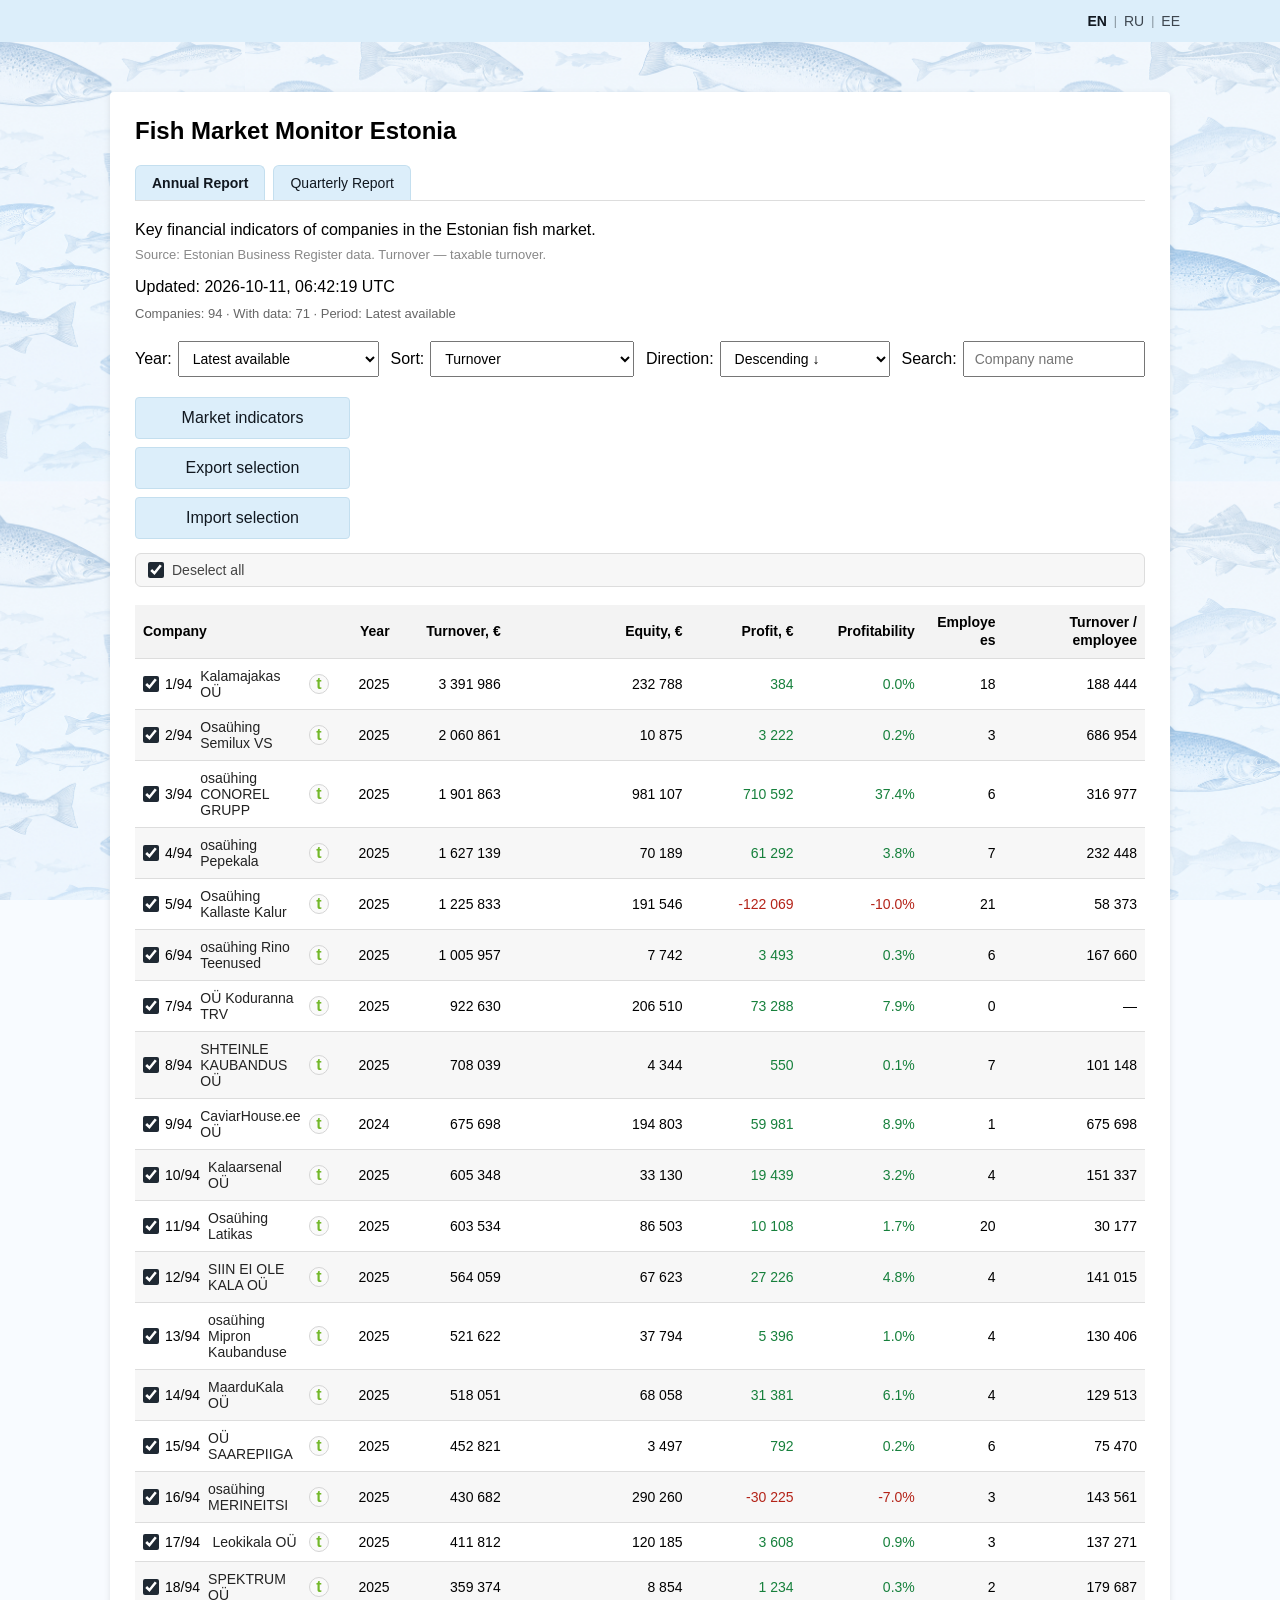
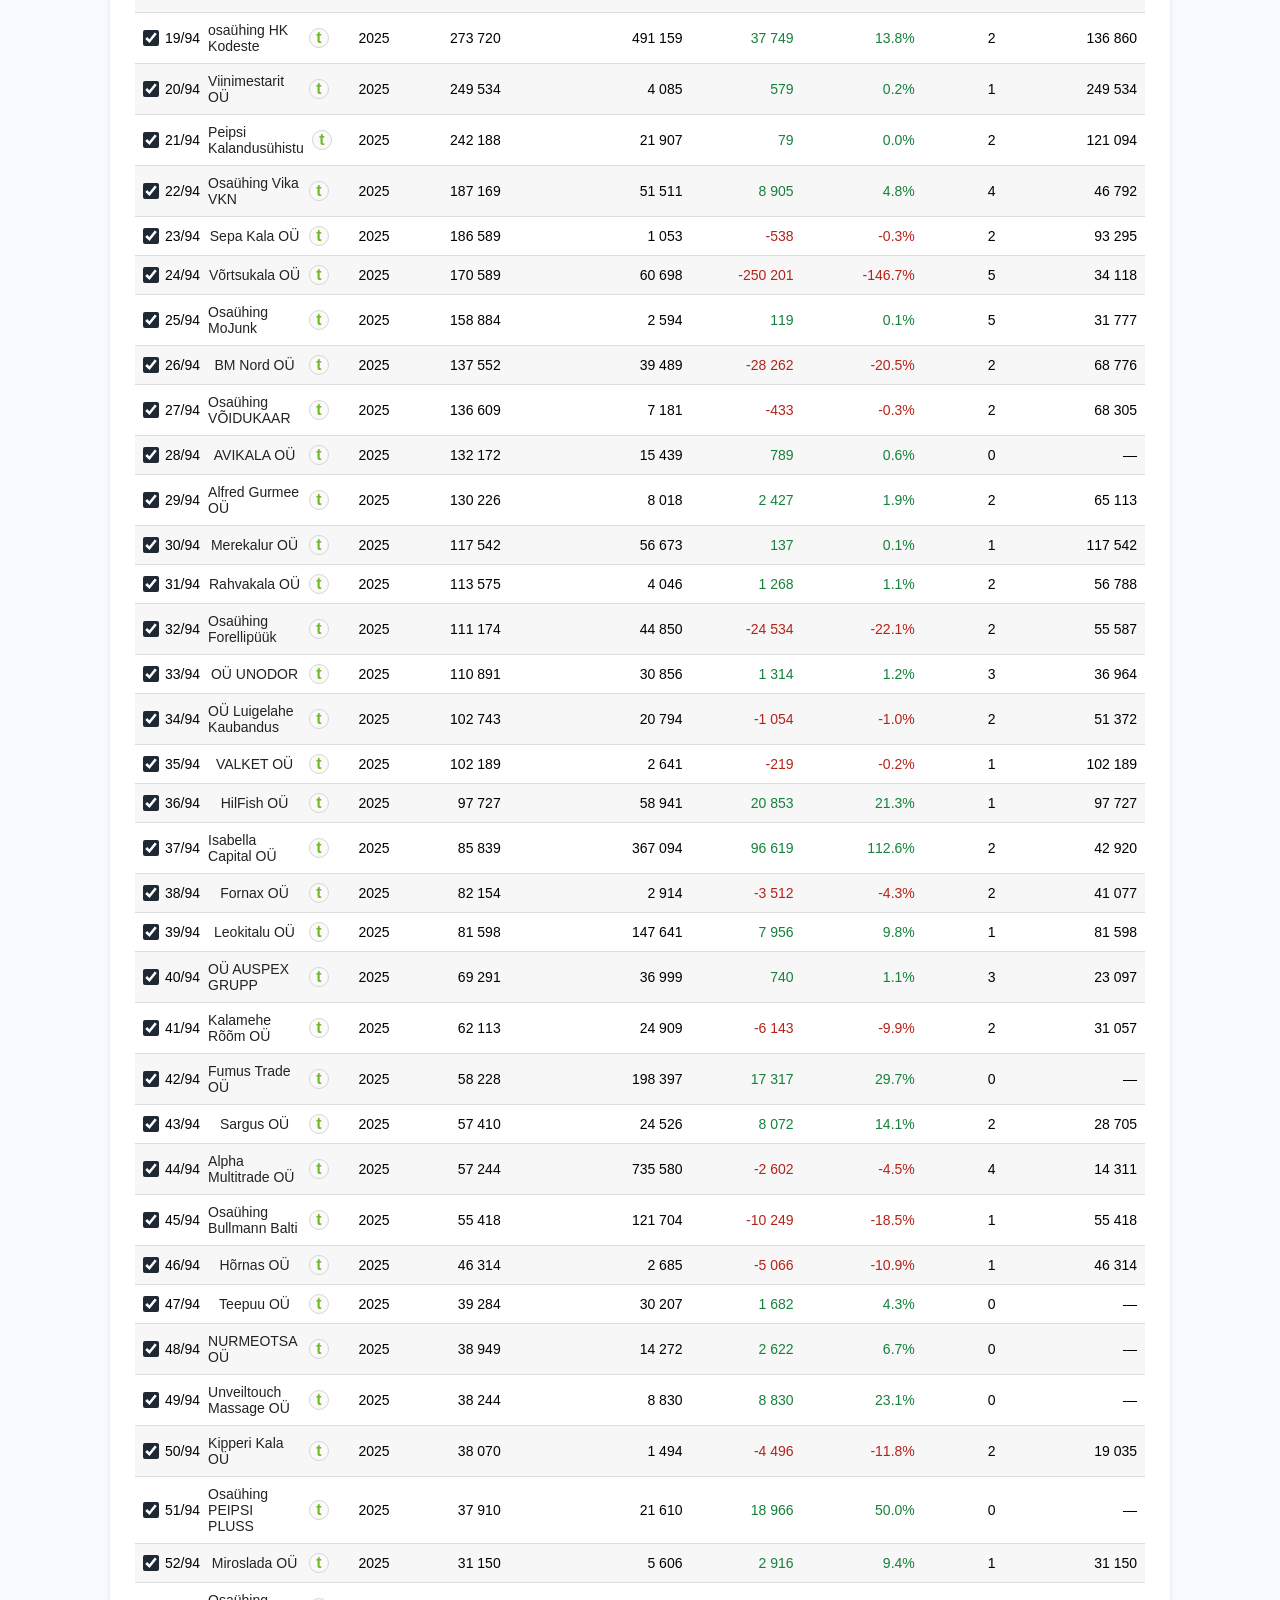
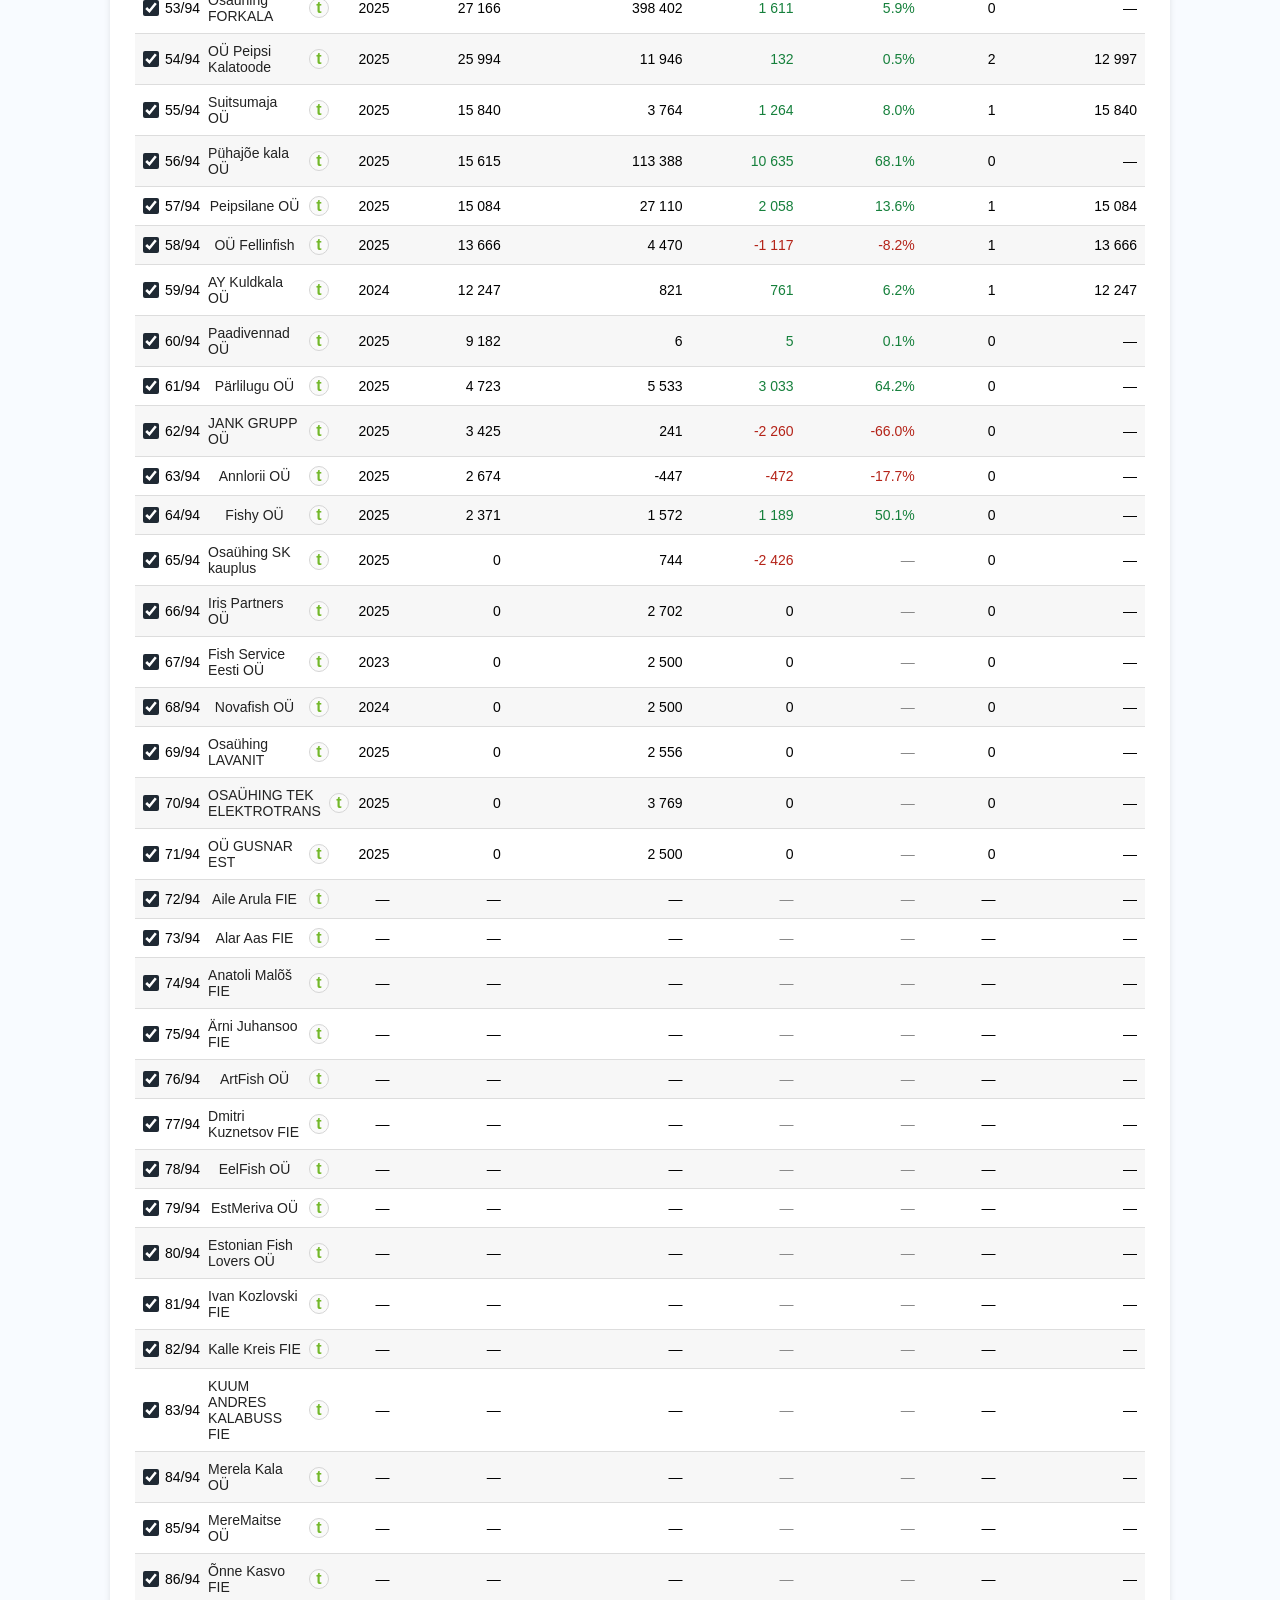
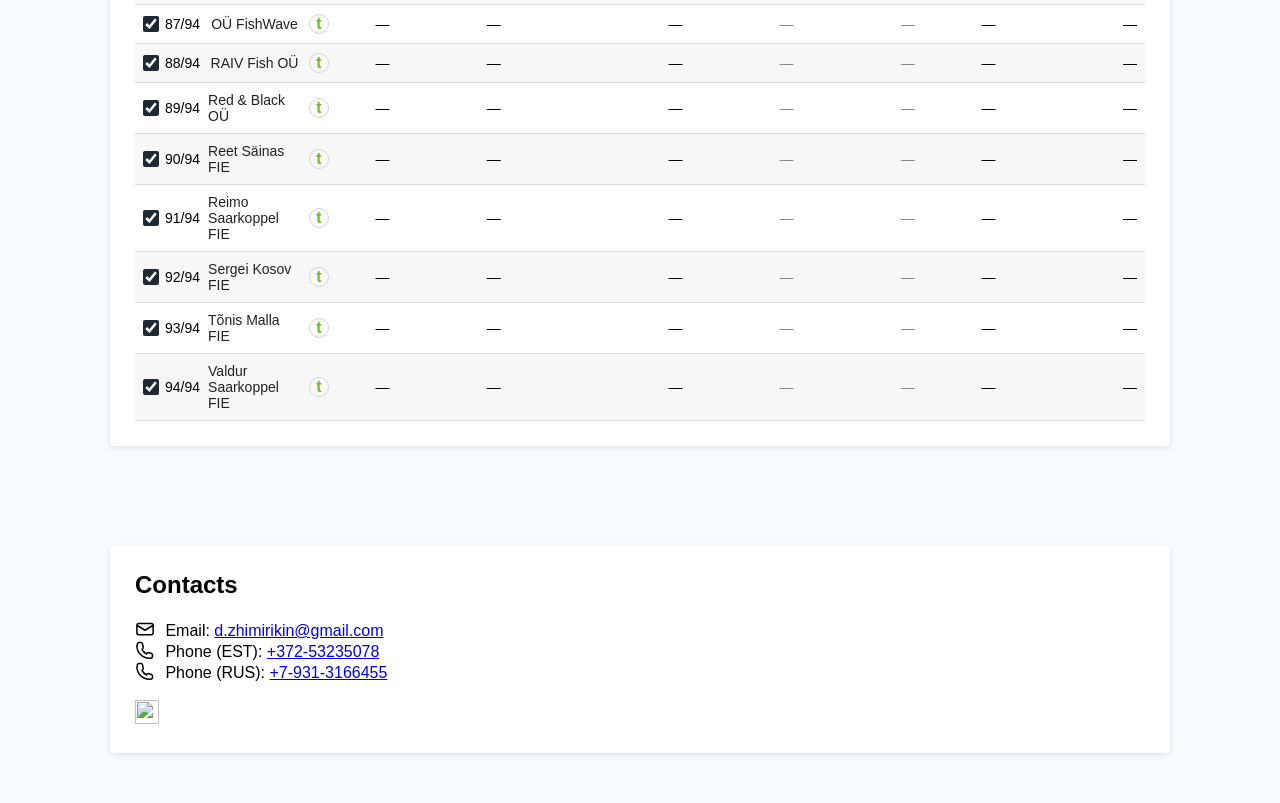
==== commit 311d8208: "Add files via upload" ====
--- a/index.html
+++ b/index.html
@@ -6,8 +6,49 @@
   <meta name="description" content="Independent financial monitor of the Estonian fish market.">
   <title>Fish Market Monitor Estonia</title>
   <link rel="stylesheet" href="style.css">
+  <style>
+    .language-switcher {
+      box-sizing: border-box;
+      width: 100%;
+      min-height: 42px;
+      padding: 11px max(24px, calc((100% - 1080px) / 2));
+      display: flex;
+      justify-content: flex-end;
+      align-items: center;
+      gap: 7px;
+      background: #dceefa;
+      color: #111820;
+      font: 12px/1.2 Arial, Helvetica, sans-serif;
+      position: relative;
+      z-index: 10;
+    }
+    .language-switcher a {
+      color: #111820;
+      text-decoration: none;
+      opacity: .78;
+      transition: opacity .15s ease, color .15s ease;
+    }
+    .language-switcher a:hover,
+    .language-switcher a[aria-current="page"] {
+      color: #111820;
+      opacity: 1;
+      font-weight: 700;
+    }
+    .language-switcher .separator { opacity: .45; }
+    @media (max-width: 600px) {
+      .language-switcher { padding-right: 16px; padding-left: 16px; }
+    }
+  </style>
 </head>
 <body>
+<nav class="language-switcher" aria-label="Language selection">
+  <a href="index.html" aria-current="page">EN</a>
+  <span class="separator" aria-hidden="true">|</span>
+  <a href="index_ru.html">RU</a>
+  <span class="separator" aria-hidden="true">|</span>
+  <a href="index_ee.html">EE</a>
+</nav>
+
 <!-- MARKET MONITOR -->
   <section
     id="market-monitor"
--- a/style.css
+++ b/style.css
@@ -28,29 +28,14 @@
 
 
 /* ============================================================
-   BODY BACKGROUND (GRID — softer version)
+   BODY BACKGROUND — pale blue fish pattern
 ============================================================ */
 body {
-  background-color: #f8f8f8;
-
-  background-image:
-    /* 1 мм — тонкие */
-    linear-gradient(to right, rgba(0,0,0,0.03) 1px, transparent 1px),
-    linear-gradient(to bottom, rgba(0,0,0,0.03) 1px, transparent 1px),
-
-    /* 5 мм — средние */
-    linear-gradient(to right, rgba(0,0,0,0.06) 1px, transparent 1px),
-    linear-gradient(to bottom, rgba(0,0,0,0.06) 1px, transparent 1px),
-
-    /* 10 мм — основные */
-    linear-gradient(to right, rgba(0,0,0,0.09) 1px, transparent 1px),
-    linear-gradient(to bottom, rgba(0,0,0,0.09) 1px, transparent 1px);
-
-  background-size:
-    3.78px 3.78px, 3.78px 3.78px,
-    18.9px 18.9px, 18.9px 18.9px,
-    37.8px 37.8px, 37.8px 37.8px;
-
+  background-color: #f8fbff;
+  background-image: url("Delicate Pale Blue Fish Pattern.png");
+  background-repeat: repeat;
+  background-position: center top;
+  background-size: 790px auto;
   background-attachment: fixed;
 }
 
@@ -4693,3 +4678,38 @@
   opacity: 0.55;
   cursor: wait;
 }
+
+
+/* ============================================================
+   FISH MARKET MONITOR — PALE BLUE BUTTONS
+   Matching solid fill for report tabs and action buttons
+============================================================ */
+#market-monitor .market-monitor-tab,
+#market-monitor .market-monitor-tab.active,
+#market-monitor .market-monitor-tab:hover,
+#market-monitor .market-summary-action .cv-link,
+#market-monitor .market-selection-file-actions .cv-link,
+#market-monitor .market-selection-preset {
+    background: #dceefa;
+    color: #111820;
+    border-color: #c4dfef;
+}
+
+#market-monitor .market-monitor-tab:hover,
+#market-monitor .market-summary-action .cv-link:hover,
+#market-monitor .market-selection-file-actions .cv-link:hover,
+#market-monitor .market-selection-preset:hover {
+    background: #c9e4f5;
+    color: #111820;
+}
+
+#market-monitor .market-monitor-tab.active {
+    border-color: #c4dfef;
+    font-weight: 700;
+}
+
+#market-monitor .market-selection-preset[aria-pressed="true"] {
+    background: #c9e4f5;
+    color: #111820;
+    border-color: #9fcbe6;
+}
